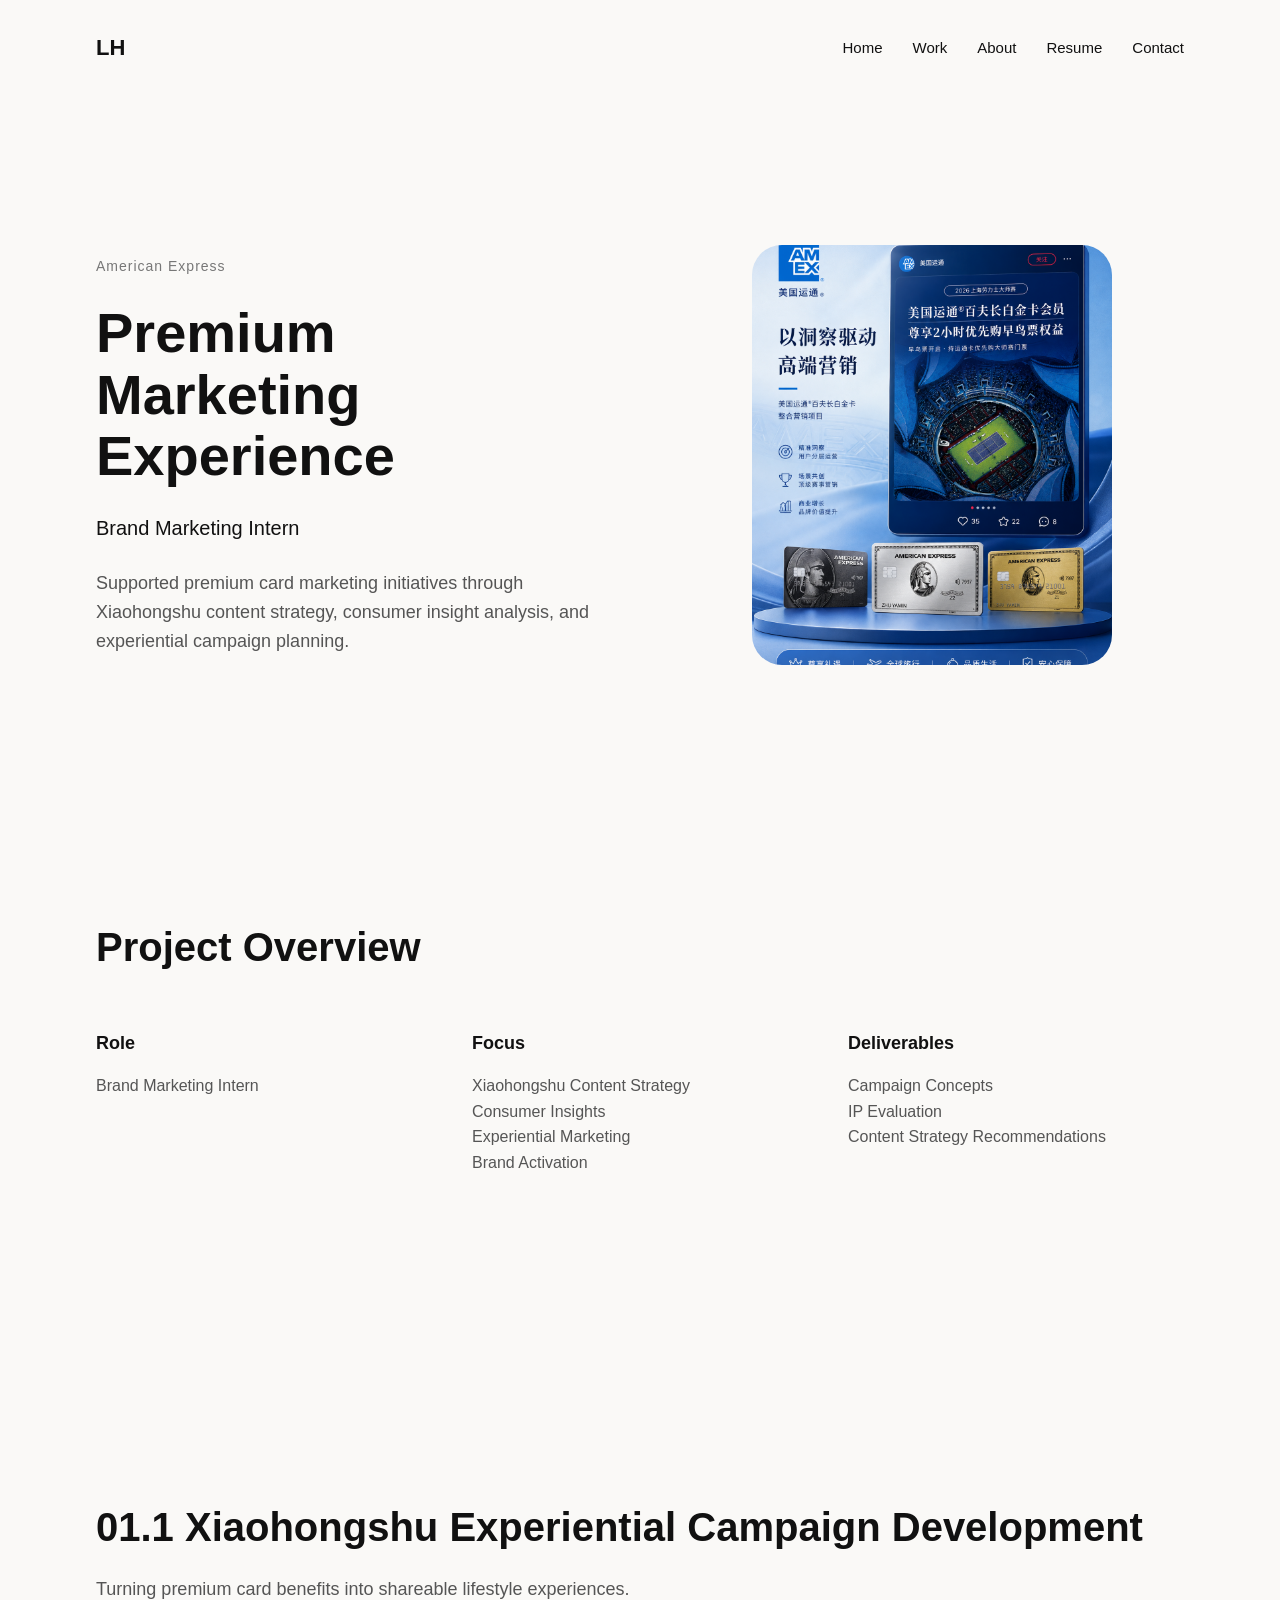
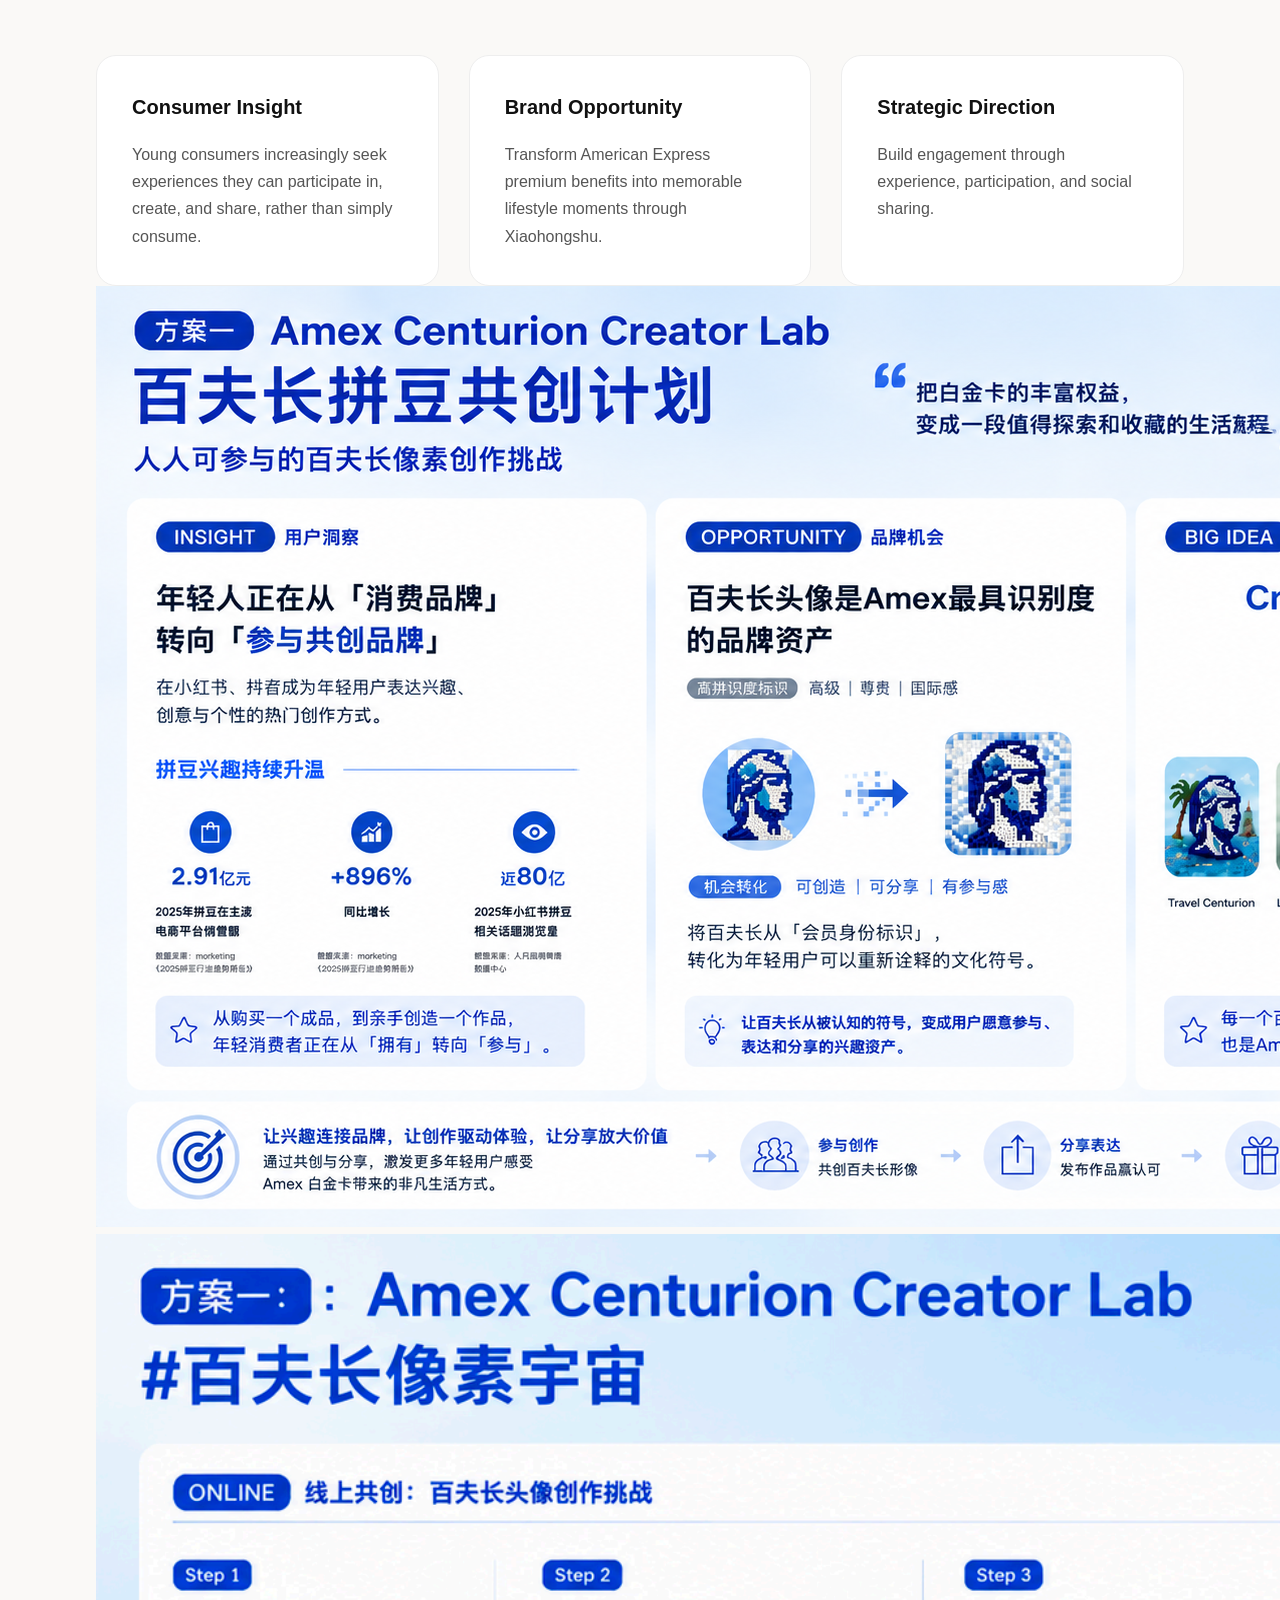
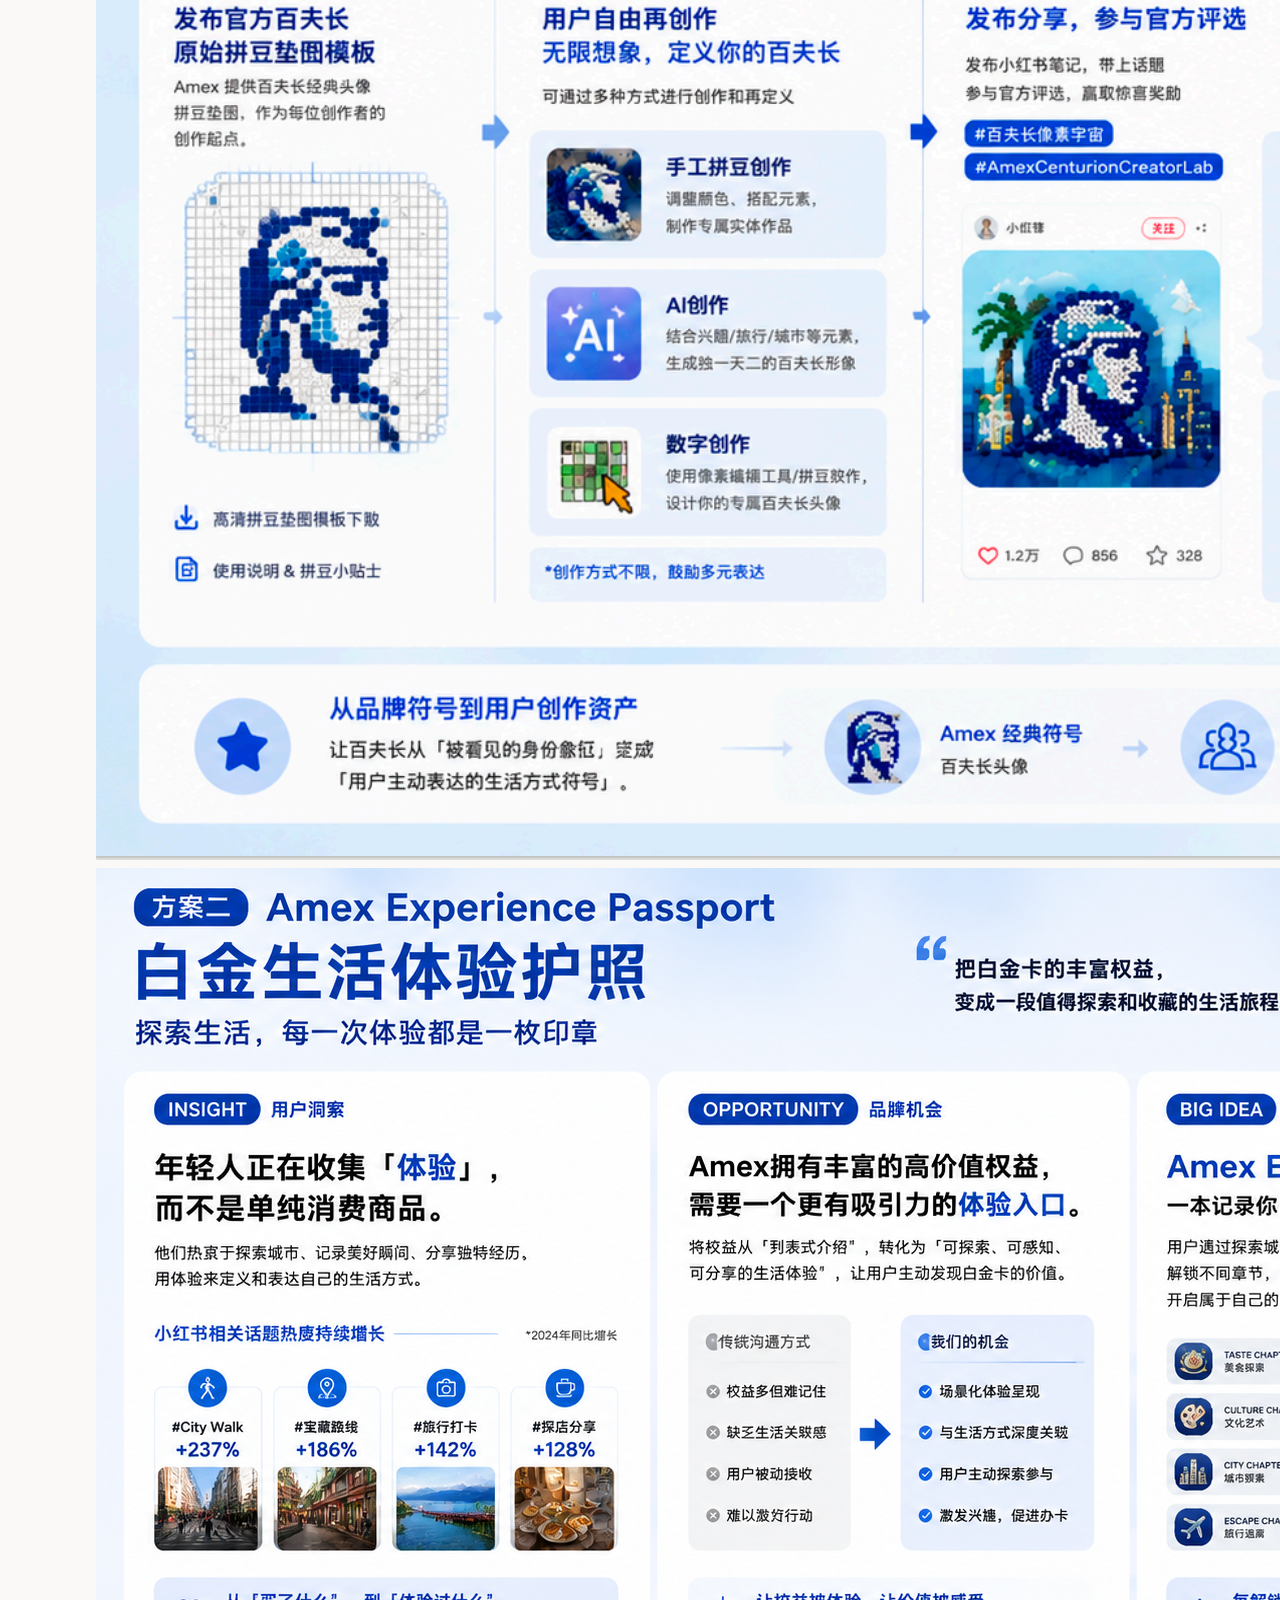
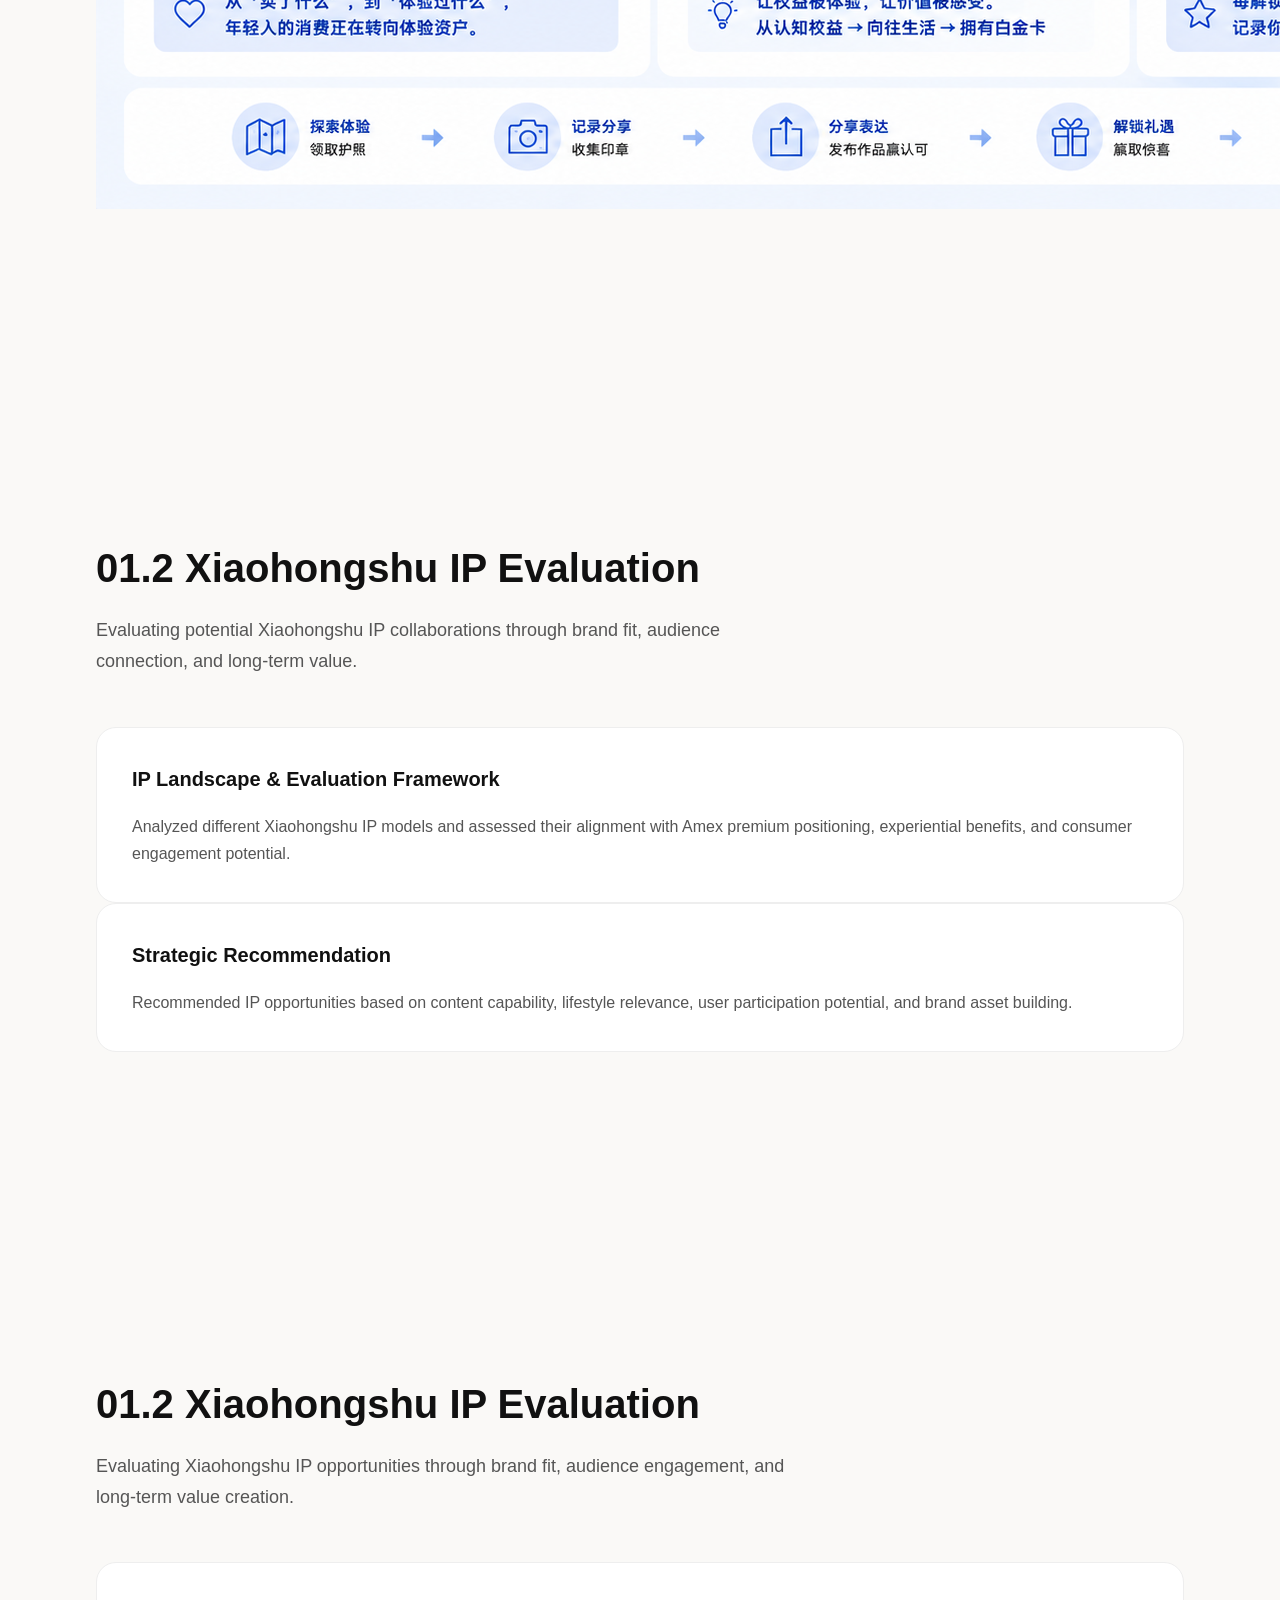
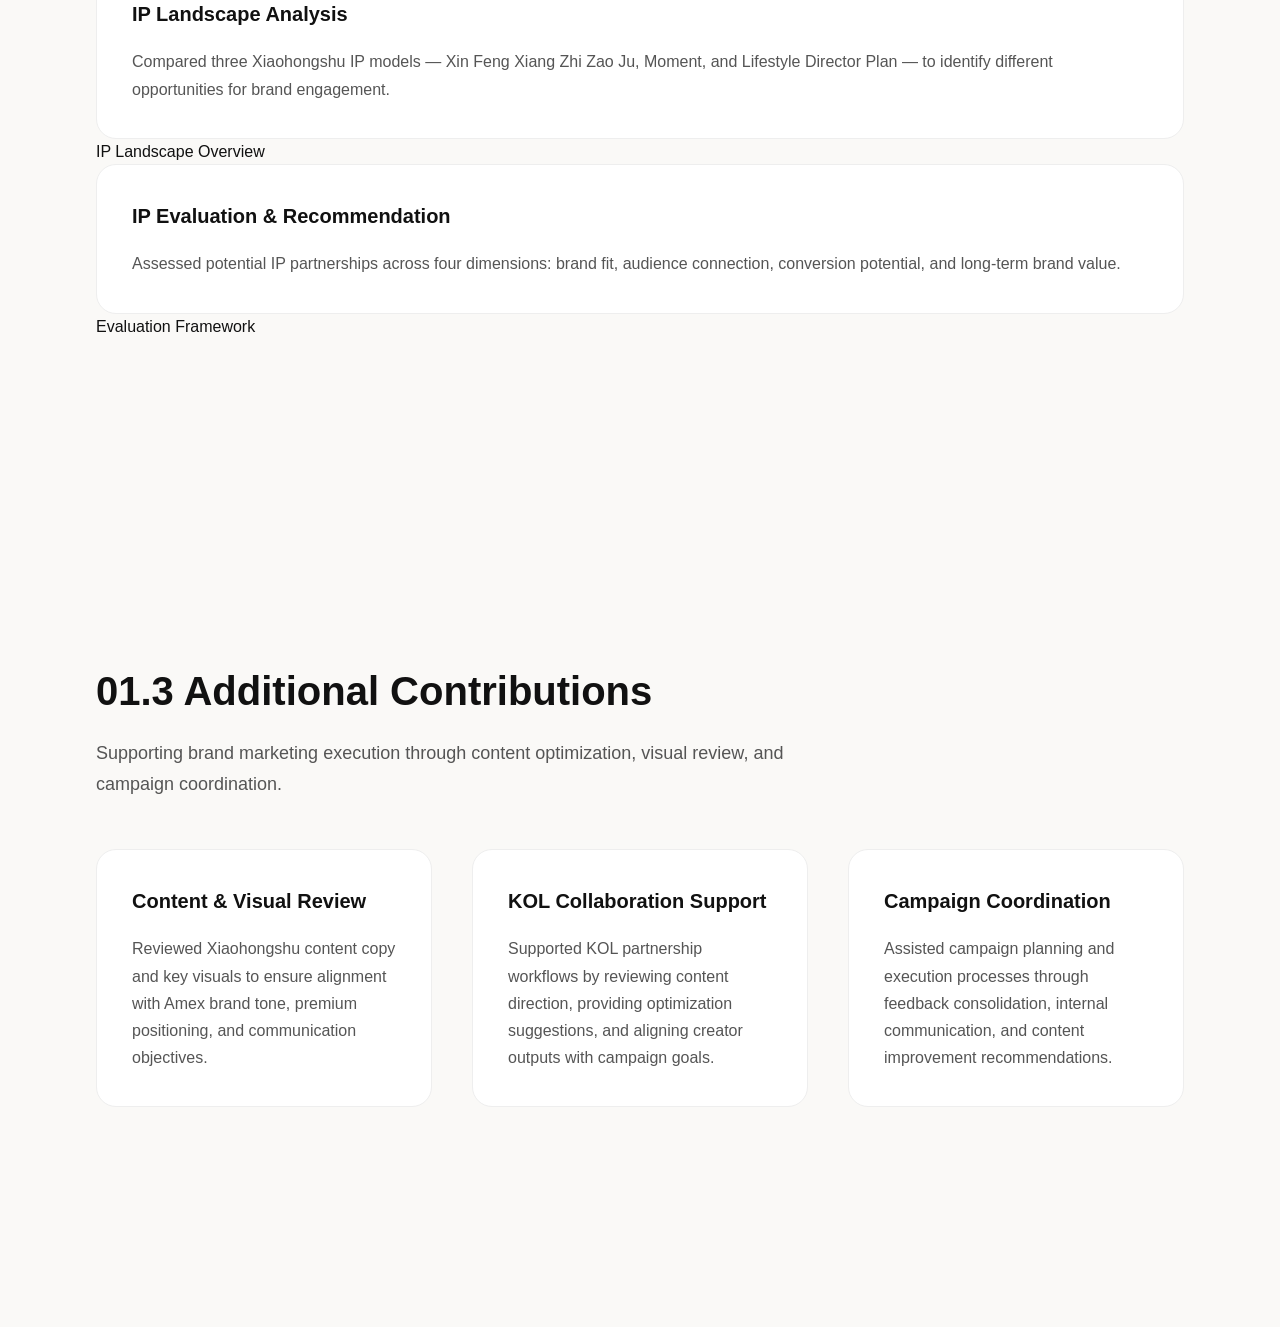
==== amex.html @ 990cc469 "Add project images section to amex.html" ====
<!DOCTYPE html>
<html lang="en">

<head>

<meta charset="UTF-8">
<meta name="viewport" content="width=device-width, initial-scale=1.0">

<title>American Express | Premium Card Marketing Experience</title>

<link rel="stylesheet" href="style.css">

</head>


<body>


<nav class="navbar">

<div class="logo">
LH
</div>

<div class="nav-links">
<a href="index.html">Home</a>
<a href="index.html#work">Work</a>
<a href="index.html#about">About</a>
<a href="#">Resume</a>
<a href="#">Contact</a>
</div>

</nav>



<main class="case-container">


<section class="case-hero">


<div class="case-hero-text">


<p class="case-category">
American Express
</p>


<h1>
Premium Marketing Experience
</h1>


<p class="case-role">
Brand Marketing Intern
</p>


<p class="case-description">
Supported premium card marketing initiatives through Xiaohongshu content strategy, consumer insight analysis, and experiential campaign planning.
</p>


</div>



<div class="case-hero-image">
<img src="cover.png" alt="American Express Premium Marketing Experience">
</div>


</section>



<section class="project-overview">


<h2>
Project Overview
</h2>


<div class="overview-grid">


<div>
<h3>
Role
</h3>

<p>
Brand Marketing Intern
</p>

</div>



<div>
<h3>
Focus
</h3>

<p>
Xiaohongshu Content Strategy<br>
Consumer Insights<br>
Experiential Marketing<br>
Brand Activation
</p>

</div>



<div>
<h3>
Deliverables
</h3>

<p>
Campaign Concepts<br>
IP Evaluation<br>
Content Strategy Recommendations
</p>

</div>



</div>


</section>


<section class="case-section">

<h2>
01.1 Xiaohongshu Experiential Campaign Development
</h2>

<p class="section-intro">
Turning premium card benefits into shareable lifestyle experiences.
</p>


<div class="insight-grid">


<div class="info-card">

<h3>
Consumer Insight
</h3>

<p>
Young consumers increasingly seek experiences they can participate in, create, and share, rather than simply consume.
</p>

</div>



<div class="info-card">

<h3>
Brand Opportunity
</h3>

<p>
Transform American Express premium benefits into memorable lifestyle moments through Xiaohongshu.
</p>

</div>



<div class="info-card">

<h3>
Strategic Direction
</h3>

<p>
Build engagement through experience, participation, and social sharing.
</p>

</div>


</div>


<div class="project-images">

    <img src="amex_1_1.png" alt="Amex Xiaohongshu Campaign">

    <div class="image-grid">
        <img src="amex_1_2.png" alt="Amex Campaign Detail">
        <img src="amex_1_3.png" alt="Amex Campaign Detail">
    </div>


</div>

</section>


</section>


<!-- 01.2 Xiaohongshu IP Evaluation -->

<section class="case-section">

<h2>
01.2 Xiaohongshu IP Evaluation
</h2>

<p class="section-intro">
Evaluating potential Xiaohongshu IP collaborations through brand fit, audience connection, and long-term value.
</p>


<div class="info-card">

<h3>
IP Landscape & Evaluation Framework
</h3>

<p>
Analyzed different Xiaohongshu IP models and assessed their alignment with Amex premium positioning, experiential benefits, and consumer engagement potential.
</p>

</div>


<div class="info-card">

<h3>
Strategic Recommendation
</h3>

<p>
Recommended IP opportunities based on content capability, lifestyle relevance, user participation potential, and brand asset building.
</p>

</div>


</section>


<section class="case-section">

<h2>
01.2 Xiaohongshu IP Evaluation
</h2>


<p class="section-intro">
Evaluating Xiaohongshu IP opportunities through brand fit, audience engagement, and long-term value creation.
</p>


<div class="info-card">

<h3>
IP Landscape Analysis
</h3>

<p>
Compared three Xiaohongshu IP models — Xin Feng Xiang Zhi Zao Ju, Moment, and Lifestyle Director Plan — to identify different opportunities for brand engagement.
</p>

</div>


<div class="image-placeholder">
IP Landscape Overview
</div>


<div class="info-card">

<h3>
IP Evaluation & Recommendation
</h3>

<p>
Assessed potential IP partnerships across four dimensions: brand fit, audience connection, conversion potential, and long-term brand value.
</p>

</div>


<div class="image-placeholder">
Evaluation Framework
</div>


</section>


<section class="case-section">

<h2>
01.3 Additional Contributions
</h2>


<p class="section-intro">
Supporting brand marketing execution through content optimization, visual review, and campaign coordination.
</p>


<div class="overview-grid">


<div class="info-card">

<h3>
Content & Visual Review
</h3>

<p>
Reviewed Xiaohongshu content copy and key visuals to ensure alignment with Amex brand tone, premium positioning, and communication objectives.
</p>

</div>



<div class="info-card">

<h3>
KOL Collaboration Support
</h3>

<p>
Supported KOL partnership workflows by reviewing content direction, providing optimization suggestions, and aligning creator outputs with campaign goals.
</p>

</div>



<div class="info-card">

<h3>
Campaign Coordination
</h3>

<p>
Assisted campaign planning and execution processes through feedback consolidation, internal communication, and content improvement recommendations.
</p>

</div>


</div>


</section>



</main>


</body>

</html>
---- style.css ----
* {
    margin: 0;
    padding: 0;
    box-sizing: border-box;
}

body {
    font-family: "Helvetica Neue", Arial, sans-serif;
    color: #111;
    background: #faf9f7;
    line-height: 1.6;
}


.container {
    width: 85%;
    max-width: 1100px;
    margin: auto;
}


.navbar {
    width:85%;
    max-width:1100px;
    margin:30px auto;
    display:flex;
    justify-content:space-between;
    align-items:center;
}

.logo {
    font-size:22px;
    font-weight:600;
}

.nav-links {
    display:flex;
    gap:30px;
}

.nav-links a {
    text-decoration:none;
    color:#111;
    font-size:15px;
}


/* Hero */

.hero {
    min-height: 100vh;
    display: flex;
    justify-content: space-between;
    align-items: center;
    gap: 80px;
}

.hero-text {
    max-width: 600px;
}

.hero-image img {
    width: 320px;
    height: 400px;
    object-fit: cover;
    border-radius: 24px;
}

.hero-image {
    flex-shrink: 0;
}

/* Selected Work */

.work-header {
    margin-bottom: 50px;
}

.section-eyebrow {
    font-size: 14px;
    letter-spacing: 2px;
    text-transform: uppercase;
    color: #777;
    margin-bottom: 15px;
}

.section-title {
    font-size: 42px;
    font-weight: 600;
    margin-bottom: 20px;
}

.section-intro {
    max-width: 600px;
    color: #555;
    font-size: 17px;
    line-height: 1.7;
}

.work-grid {
    display: grid;
    grid-template-columns: repeat(2, 1fr);
    gap: 40px;
}

.work-card {
    padding: 35px;
    border: 1px solid #e5e5e5;
    border-radius: 20px;
    transition: 0.3s;
}

.work-card:hover {
    transform: translateY(-5px);
}

.work-number {
    font-size: 14px;
    color: #888;
    margin-bottom: 25px;
}

.work-category {
    font-size: 14px;
    color: #666;
    margin-bottom: 15px;
}

.work-card h3 {
    font-size: 26px;
    margin-bottom: 18px;
}

.work-description {
    color: #555;
    line-height: 1.7;
}

.work-tags {
    margin-top: 25px;
    display: flex;
    flex-wrap: wrap;
    column-gap: 8px;
    row-gap: 12px;
}

.work-tags span {
    display: inline-block;
    padding: 6px 12px;
    border-radius: 20px;
    background: #f1f1f1;
    font-size: 13px;
}

.work-link {
    display: inline-block;
    margin-top: 25px;
    color: #111;
    text-decoration: none;
}

.hero h1 {
    font-size: 72px;
    font-weight: 600;
    letter-spacing: -2px;
}

.hero h2 {
    font-size: 32px;
    font-weight: 400;
    margin-top: 20px;
}

.hero p {
    margin-top: 25px;
    max-width: 600px;
    font-size: 18px;
    color: #555;
}


.button {
    display: inline-block;
    margin-top: 40px;
    padding: 14px 30px;
    background: #111;
    color: white;
    text-decoration: none;
    border-radius: 30px;
}


/* Sections */

section {
    padding: 100px 0;
}


.section-title {
    font-size: 42px;
    margin-bottom: 50px;
}


/* Cards */

.cards {
    display: grid;
    grid-template-columns: repeat(3,1fr);
    gap: 30px;
}


.card {

    background:white;
    padding:35px;
    border-radius:20px;
    transition:0.3s;

}


.card:hover {
    transform: translateY(-8px);
}


.card h3 {
    font-size:24px;
    margin-bottom:15px;
}


.card p {
    color:#666;
}



/* About */

.about {
    max-width:700px;
    font-size:20px;
}


/* Footer */

footer {
    padding:50px 0;
    color:#777;
}


@media(max-width:800px){

.hero h1{
    font-size:45px;
}


.cards{
    grid-template-columns:1fr;
}

}


/* ======================
   Case Study Page
====================== */


.case-container{
    width:85%;
    max-width:1100px;
    margin:auto;
}


.case-hero{

    min-height:80vh;

    display:grid;

    grid-template-columns:1fr 1fr;

    gap:80px;

    align-items:center;

}



.case-category{

    font-size:14px;

    color:#777;

    letter-spacing:1px;

    margin-bottom:25px;

}



.case-hero h1{

    font-size:56px;

    line-height:1.1;

    margin-bottom:25px;

}



.case-role{

    font-size:20px;

    margin-bottom:25px;

}



.case-description{

    max-width:520px;

    color:#555;

    font-size:18px;

}



.case-hero-image{

    display:flex;

    justify-content:center;

}

.case-hero-image img{
    width:360px;
    height:420px;
    object-fit:cover;
    border-radius:30px;
    display:block;
}


.placeholder{

    width:360px;

    height:420px;

    background:#f1f1f1;

    border-radius:30px;

    display:flex;

    align-items:center;

    justify-content:center;

    color:#999;

}



.project-overview{

    padding:100px 0;

}



.project-overview h2{

    font-size:40px;

    margin-bottom:50px;

}



.overview-grid{

    display:grid;

    grid-template-columns:repeat(3,1fr);

    gap:40px;

}


.overview-grid h3{

    font-size:18px;

    margin-bottom:15px;

}


.overview-grid p{

    color:#555;

}


.case-section {
    margin-top:120px;
    margin-bottom:120px;
}


.case-section h2 {
    font-size:40px;
    margin-bottom:15px;
}


.section-intro {
    color:#555;
    font-size:18px;
    max-width:700px;
    margin-bottom:50px;
}


.insight-grid {
    display:grid;
    grid-template-columns:repeat(3,1fr);
    gap:30px;
}


.info-card {
    background:#ffffff;
    border:1px solid #eeeeee;
    border-radius:20px;
    padding:35px;
}


.info-card h3 {
    font-size:20px;
    margin-bottom:18px;
}


.info-card p {
    color:#555;
    line-height:1.7;
}
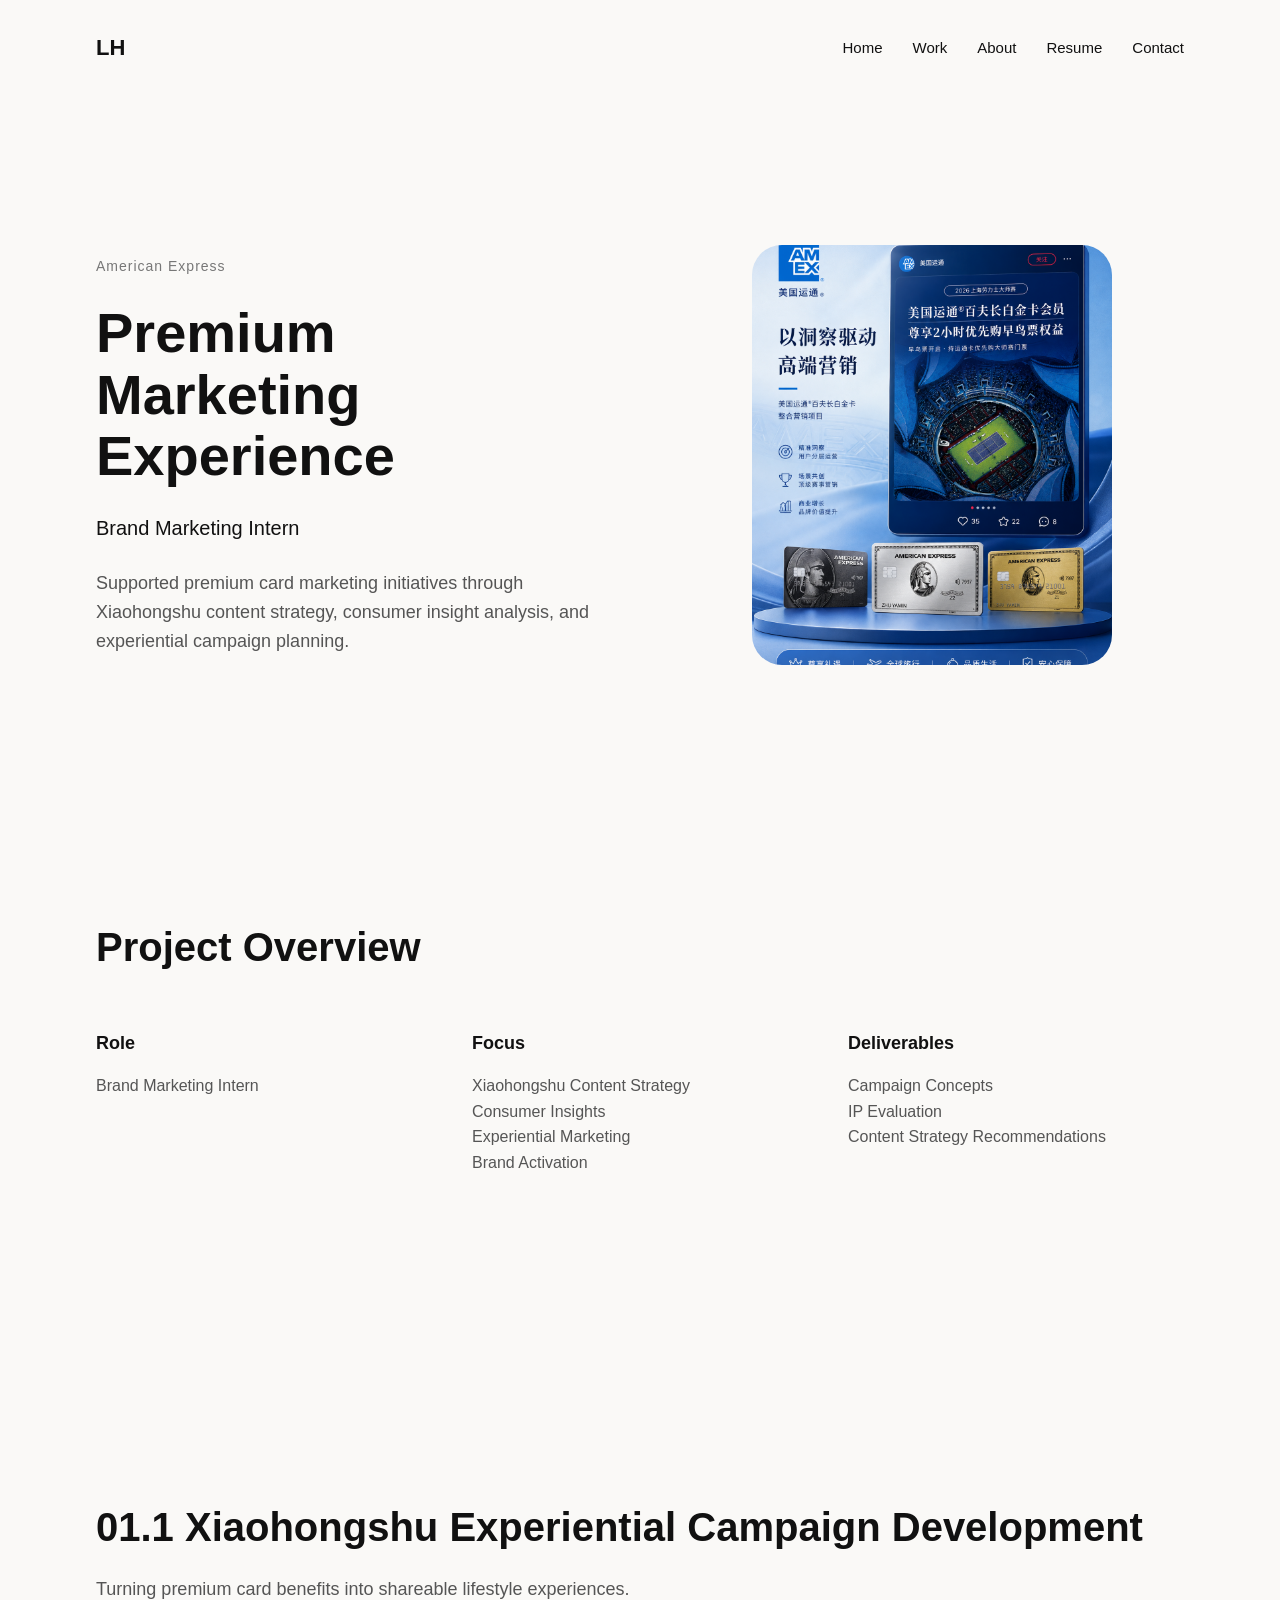
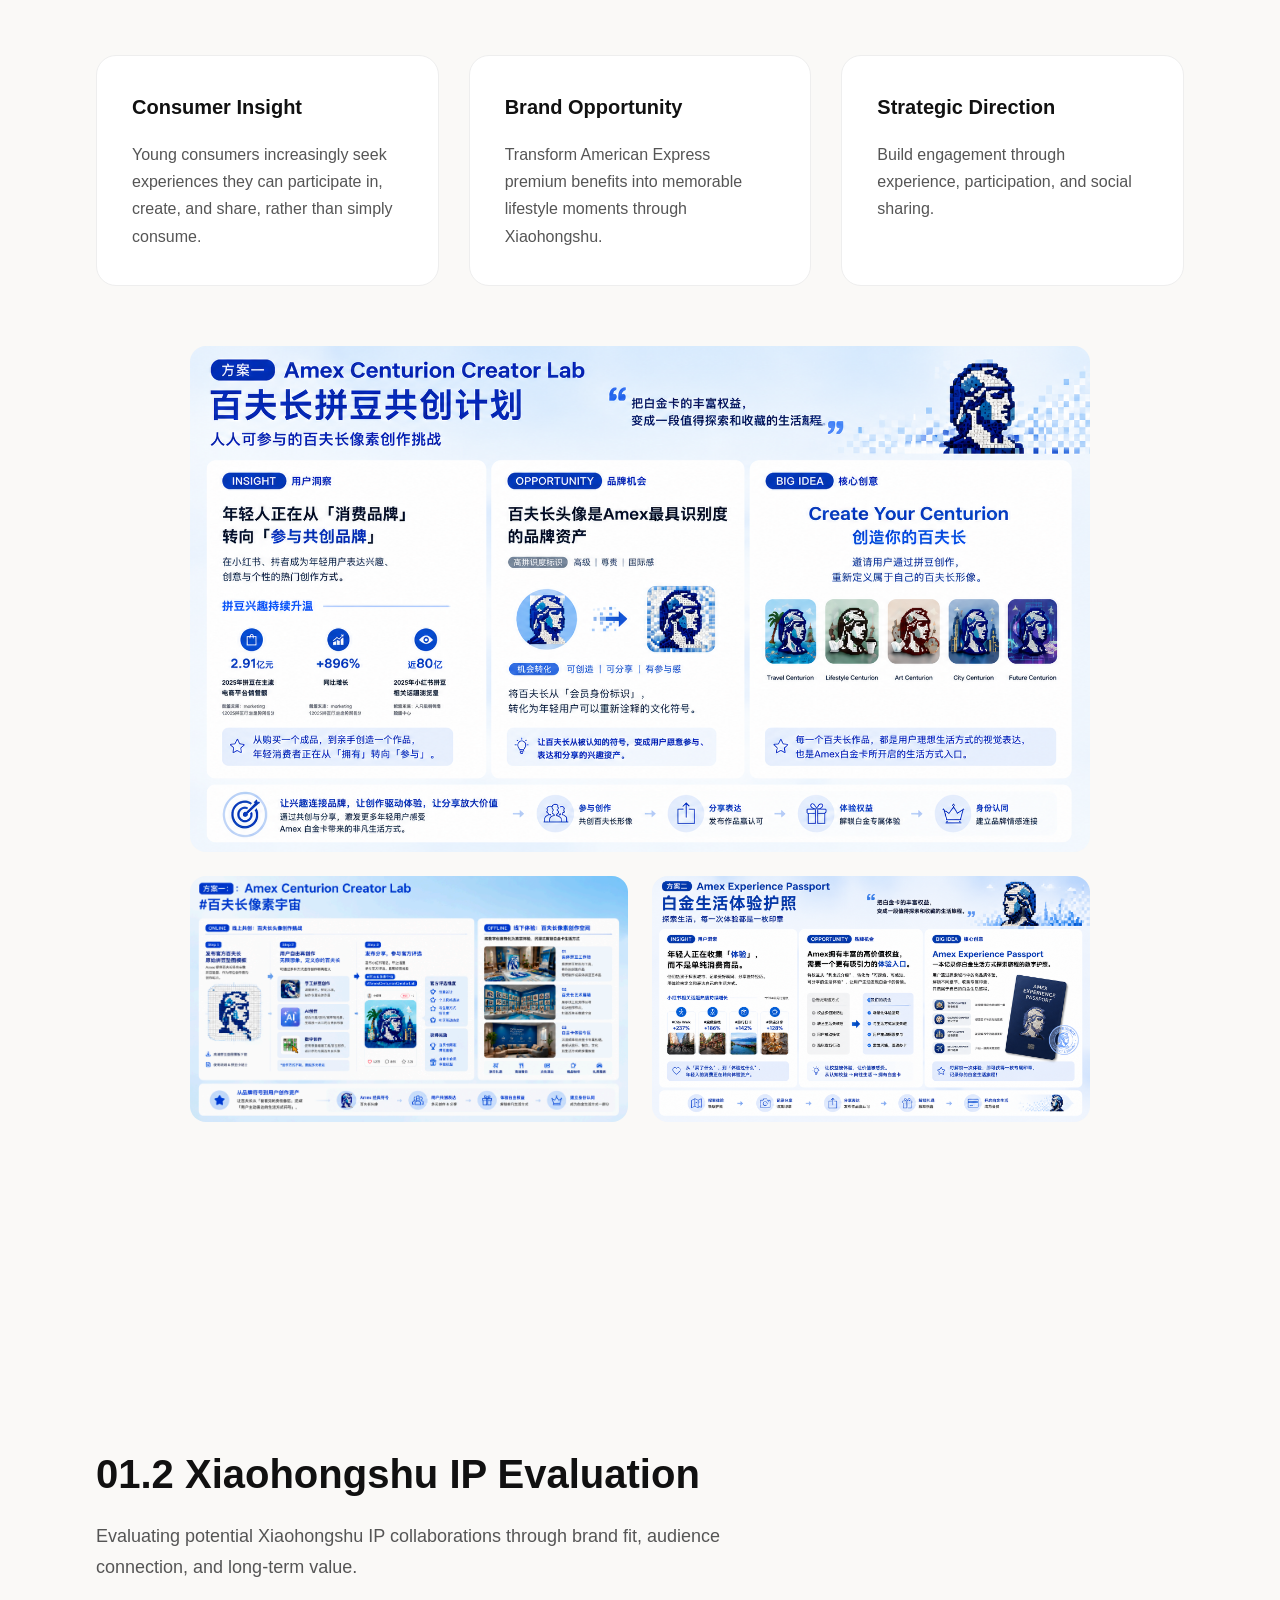
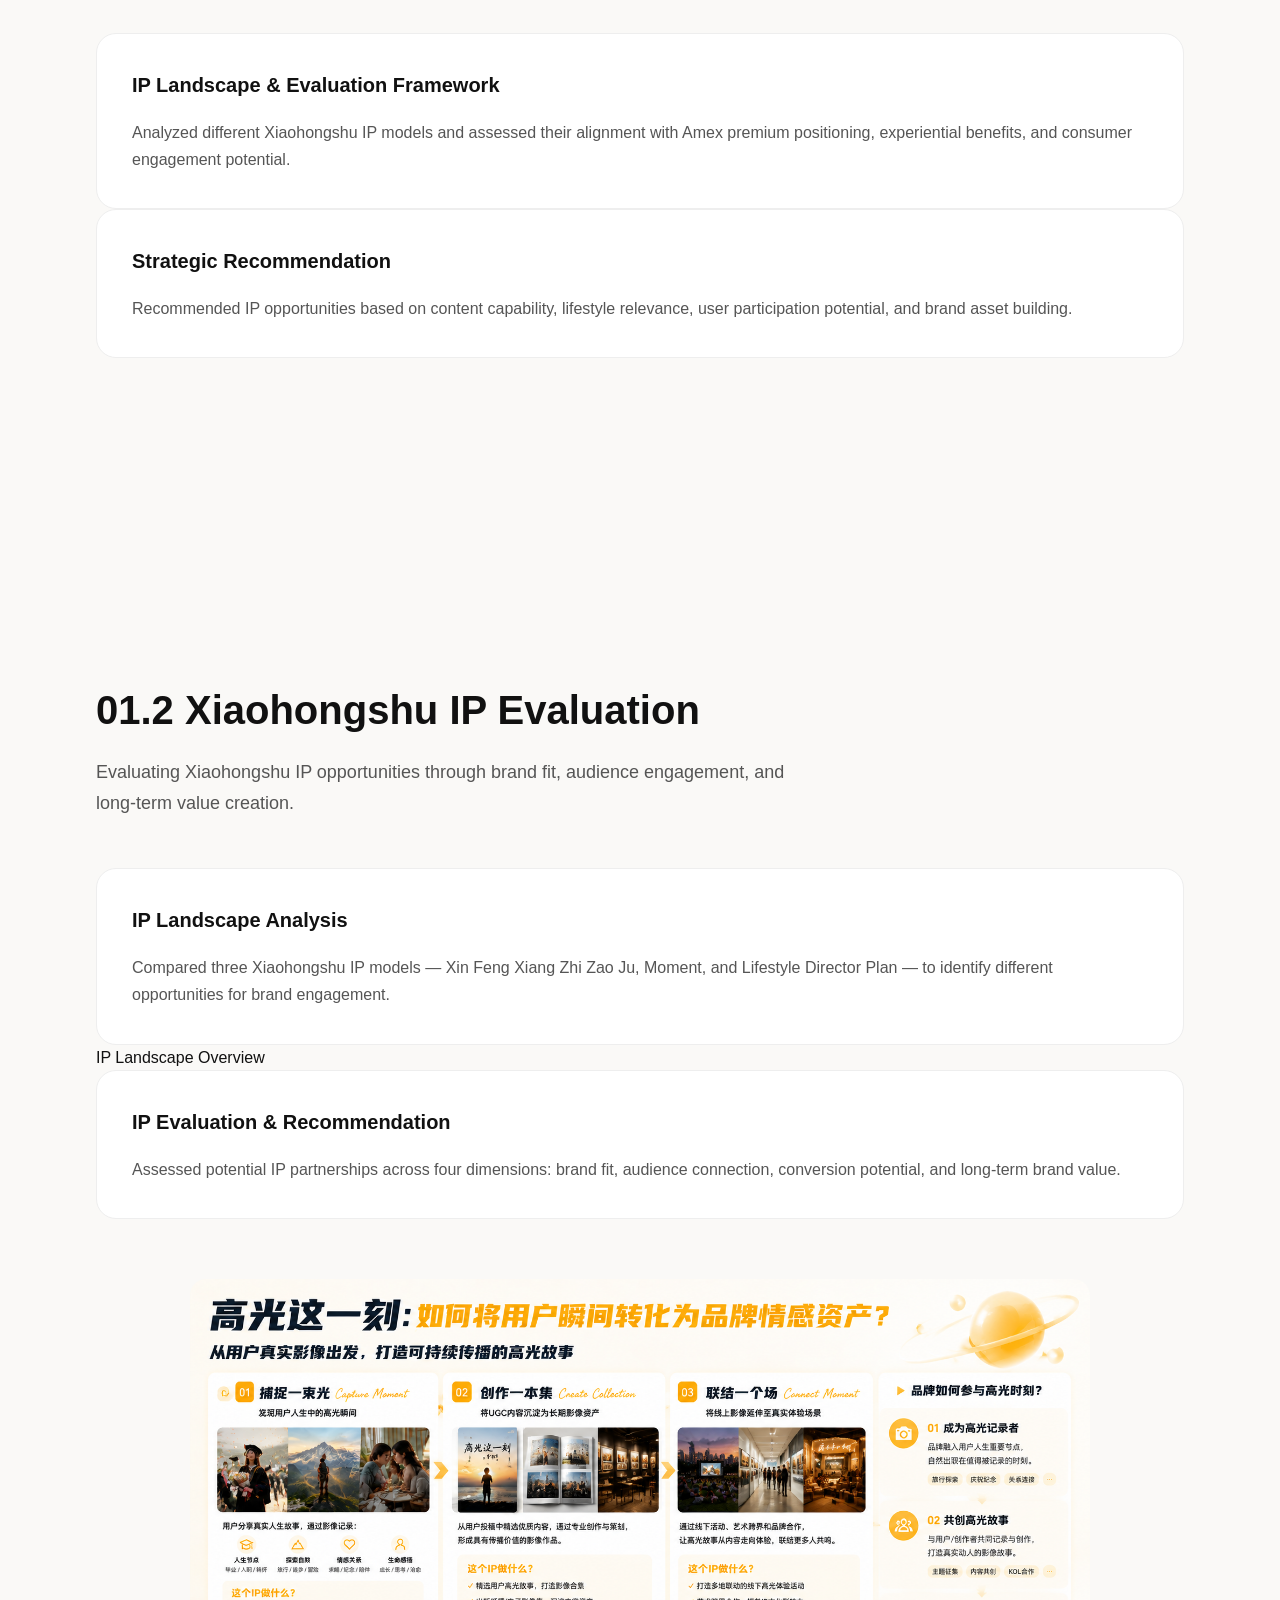
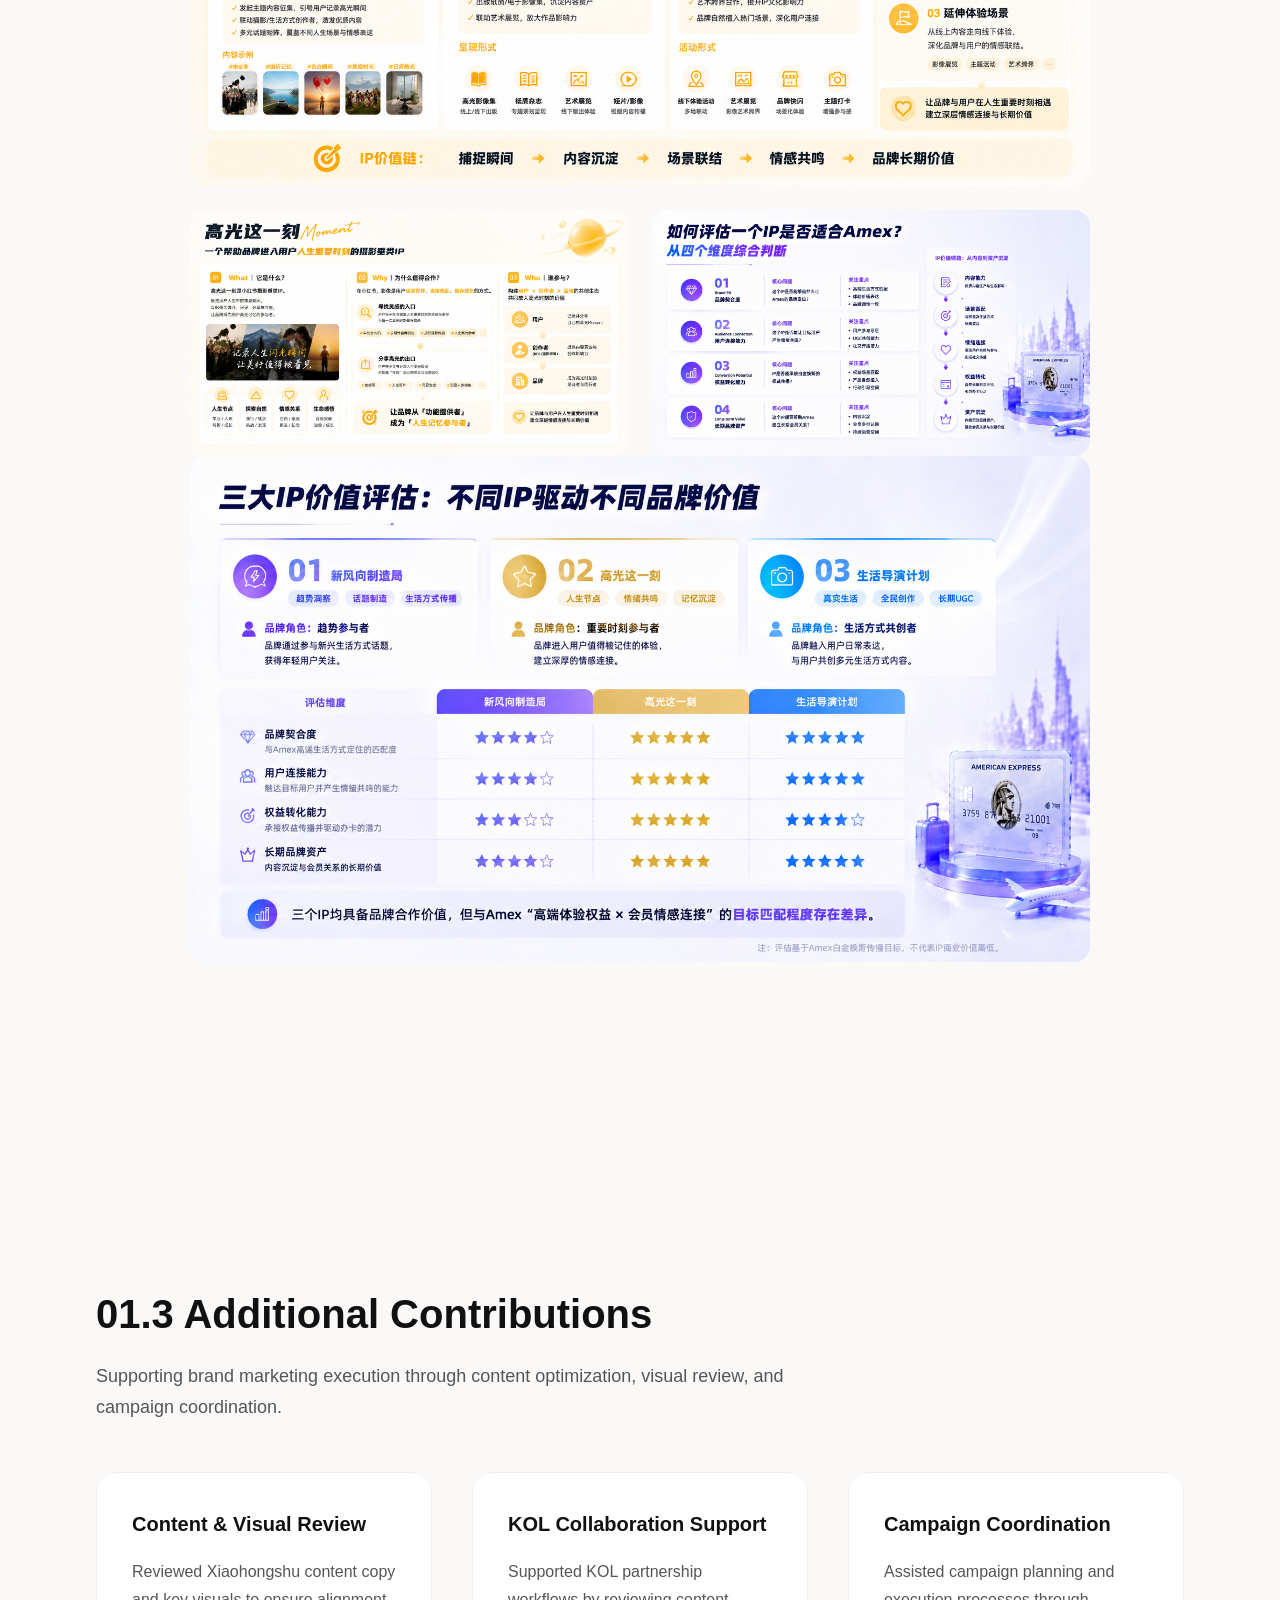
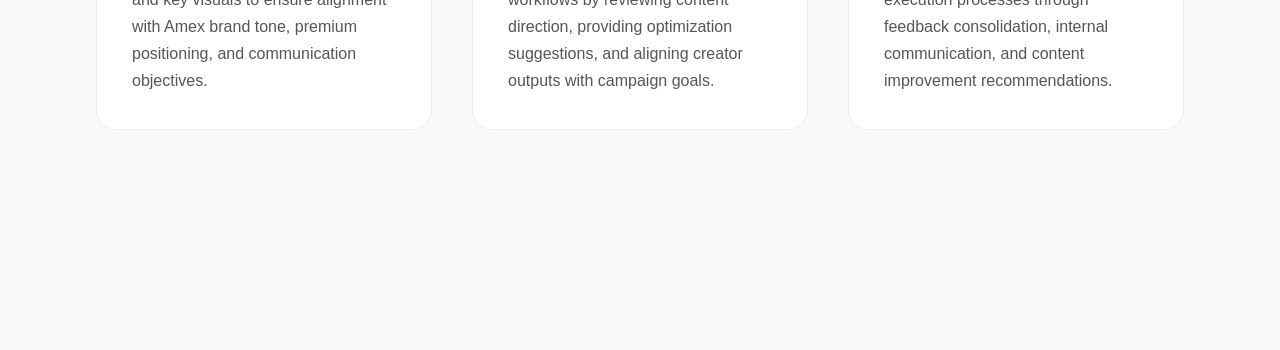
==== commit f8576544: "Add Amex Xiaohongshu IP evaluation visuals" ====
--- a/amex.html
+++ b/amex.html
@@ -298,8 +298,17 @@
 </div>
 
 
-<div class="image-placeholder">
-Evaluation Framework
+<div class="project-images">
+
+    <img src="amex_2_1.png" alt="Amex Xiaohongshu IP Evaluation">
+
+    <div class="image-grid">
+        <img src="amex_2_2.png" alt="Amex IP Analysis">
+        <img src="amex_2_3.png" alt="Amex IP Analysis">
+    </div>
+
+    <img src="amex_2_4.png" alt="Amex IP Recommendation">
+
 </div>
 
 
--- a/style.css
+++ b/style.css
@@ -361,6 +361,42 @@
     display:block;
 }
 
+.project-images{
+    margin-top:60px;
+}
+
+.project-images{
+    margin-top:60px;
+}
+
+.project-images{
+    margin-top:60px;
+    max-width:900px;
+    margin-left:auto;
+    margin-right:auto;
+}
+
+.project-images img{
+    width:100%;
+    aspect-ratio:16 / 9;
+    object-fit:cover;
+    border-radius:16px;
+    display:block;
+}
+
+.image-grid{
+    display:grid;
+    grid-template-columns:1fr 1fr;
+    gap:24px;
+    margin-top:24px;
+}
+
+.image-grid{
+    display:grid;
+    grid-template-columns:1fr 1fr;
+    gap:24px;
+    margin-top:24px;
+}
 
 .placeholder{
 
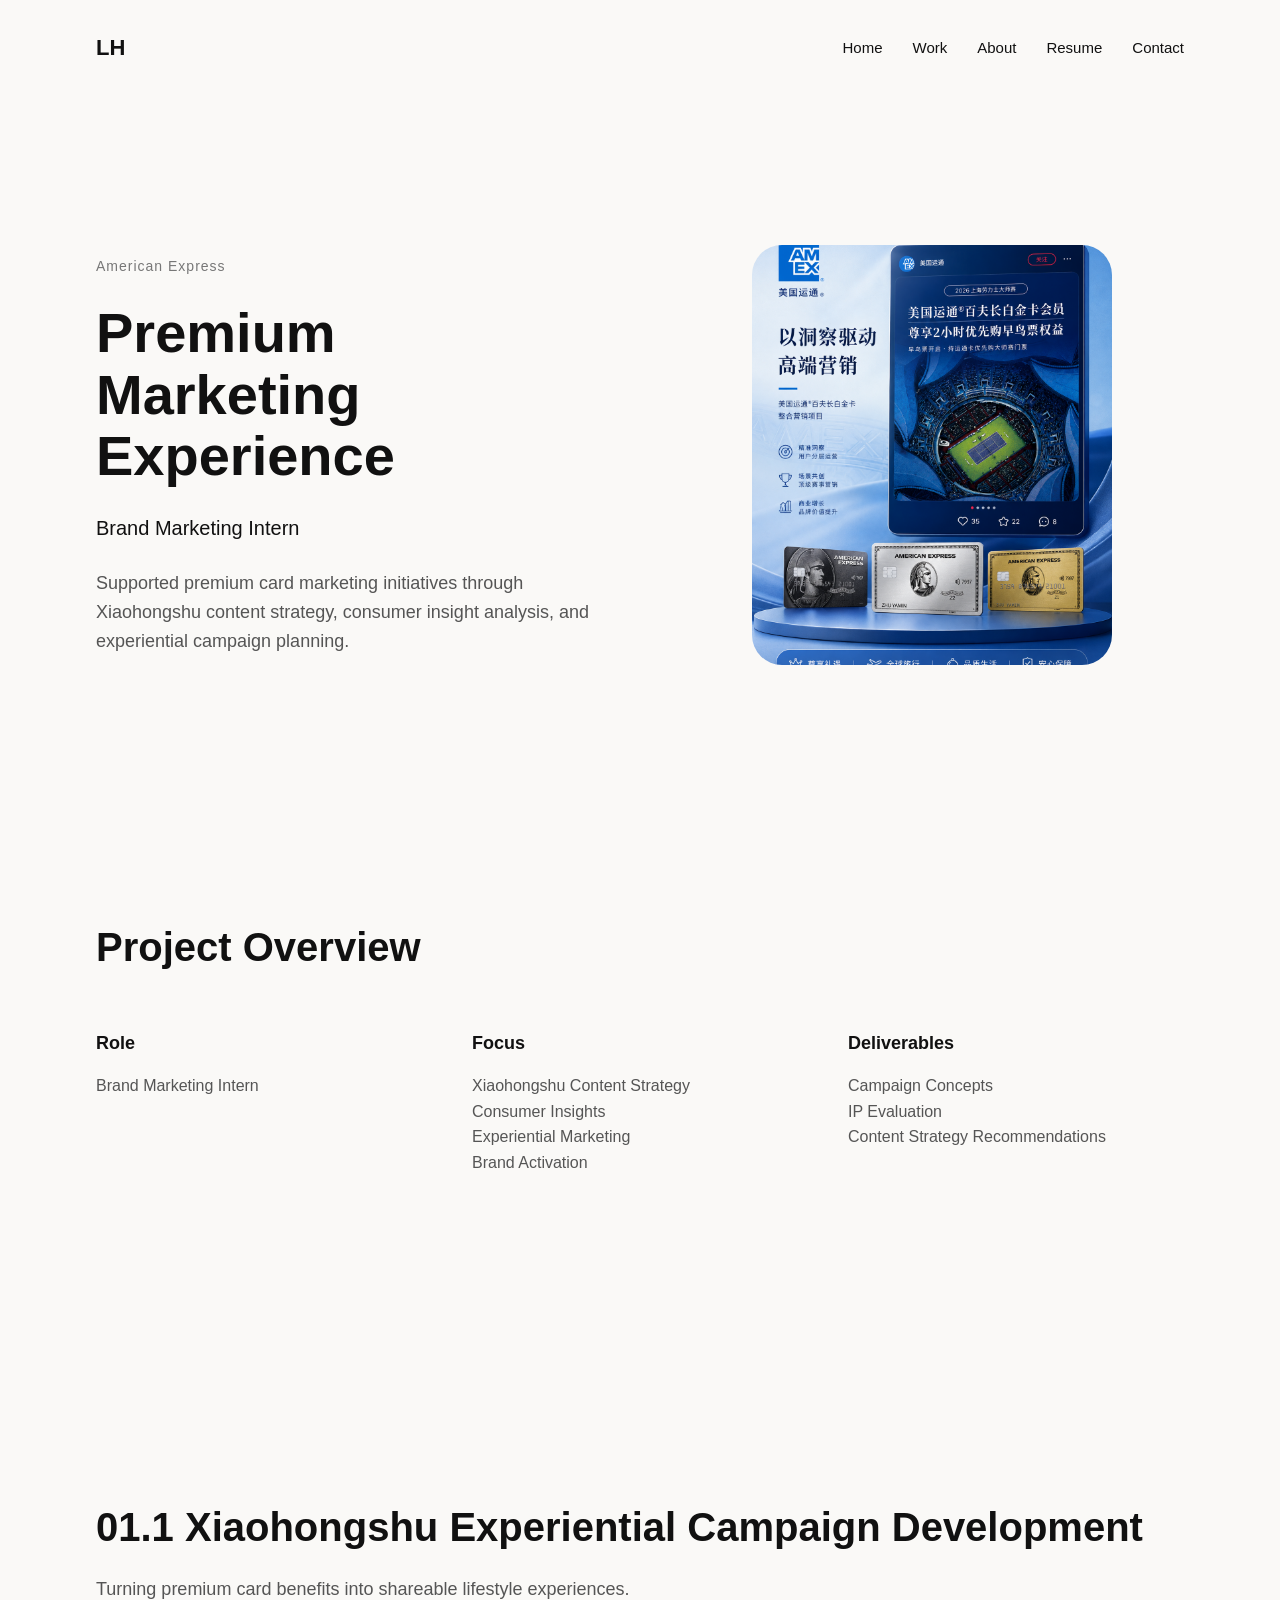
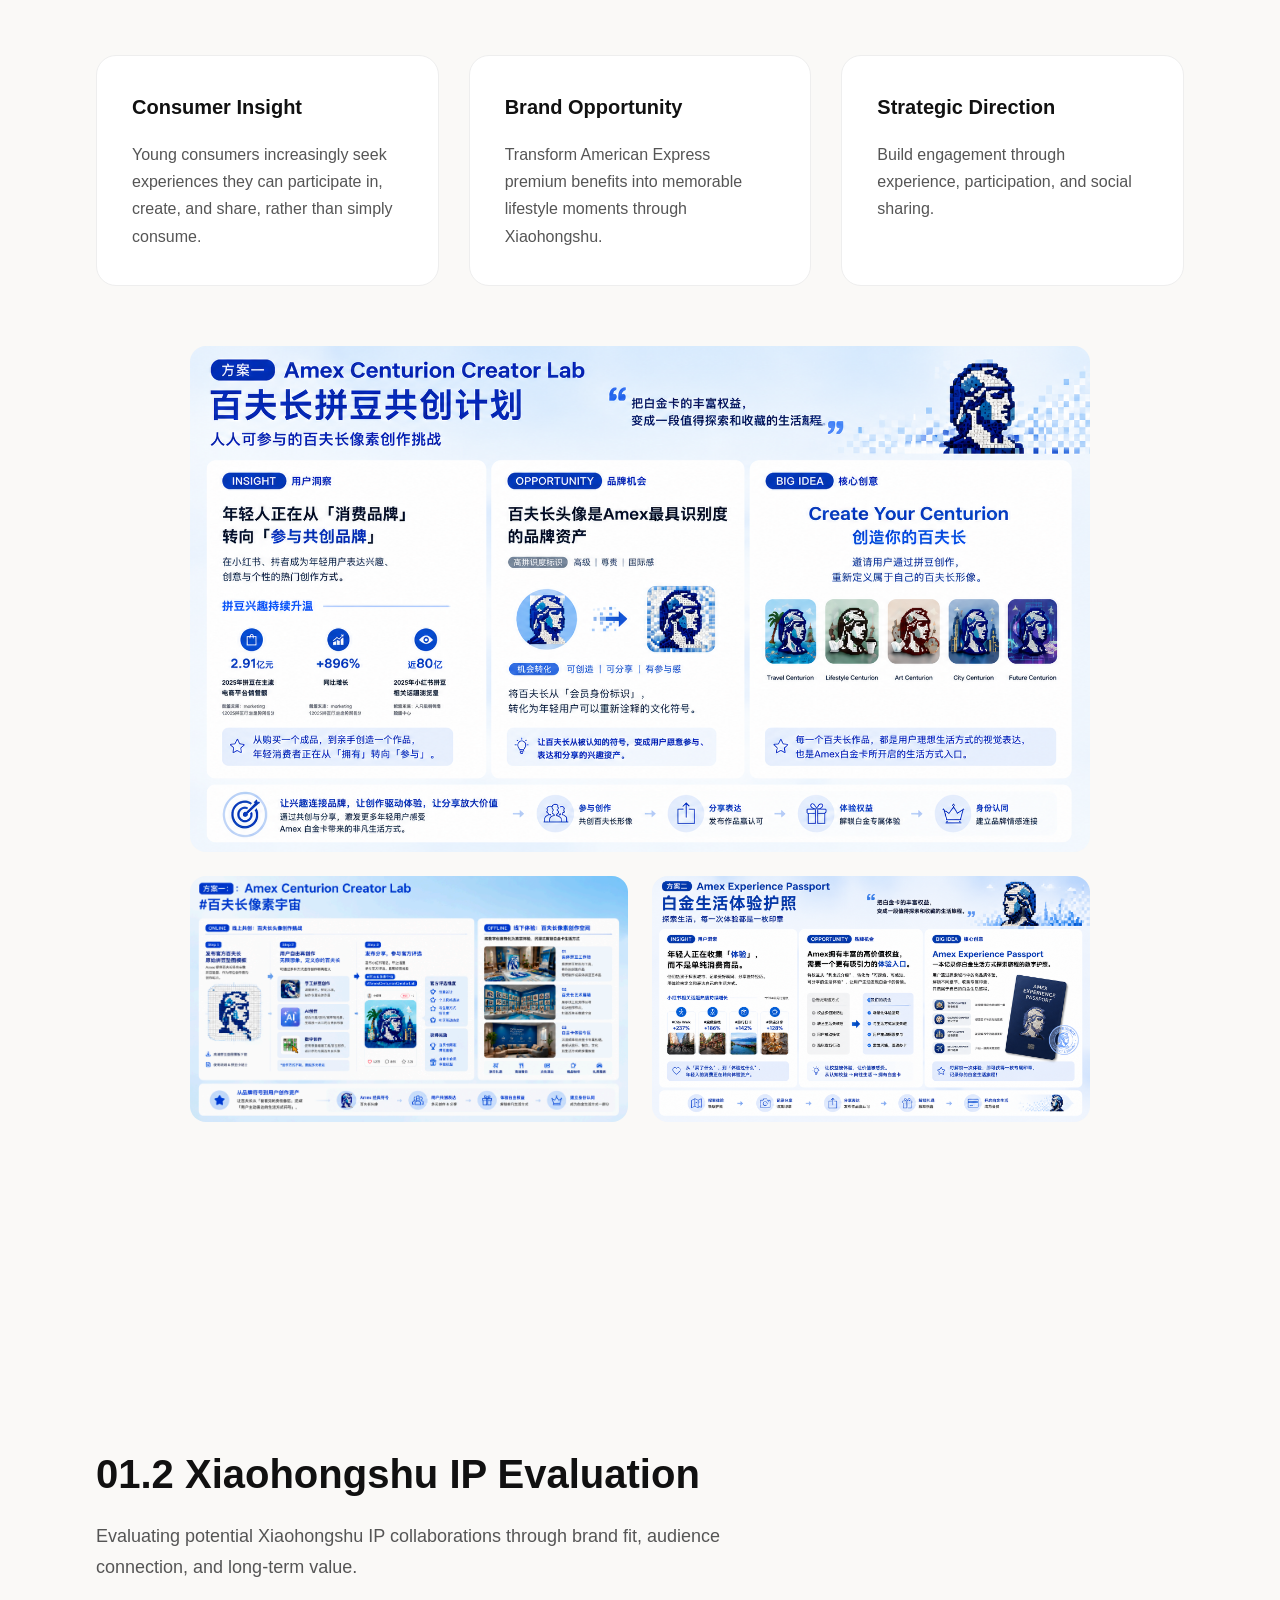
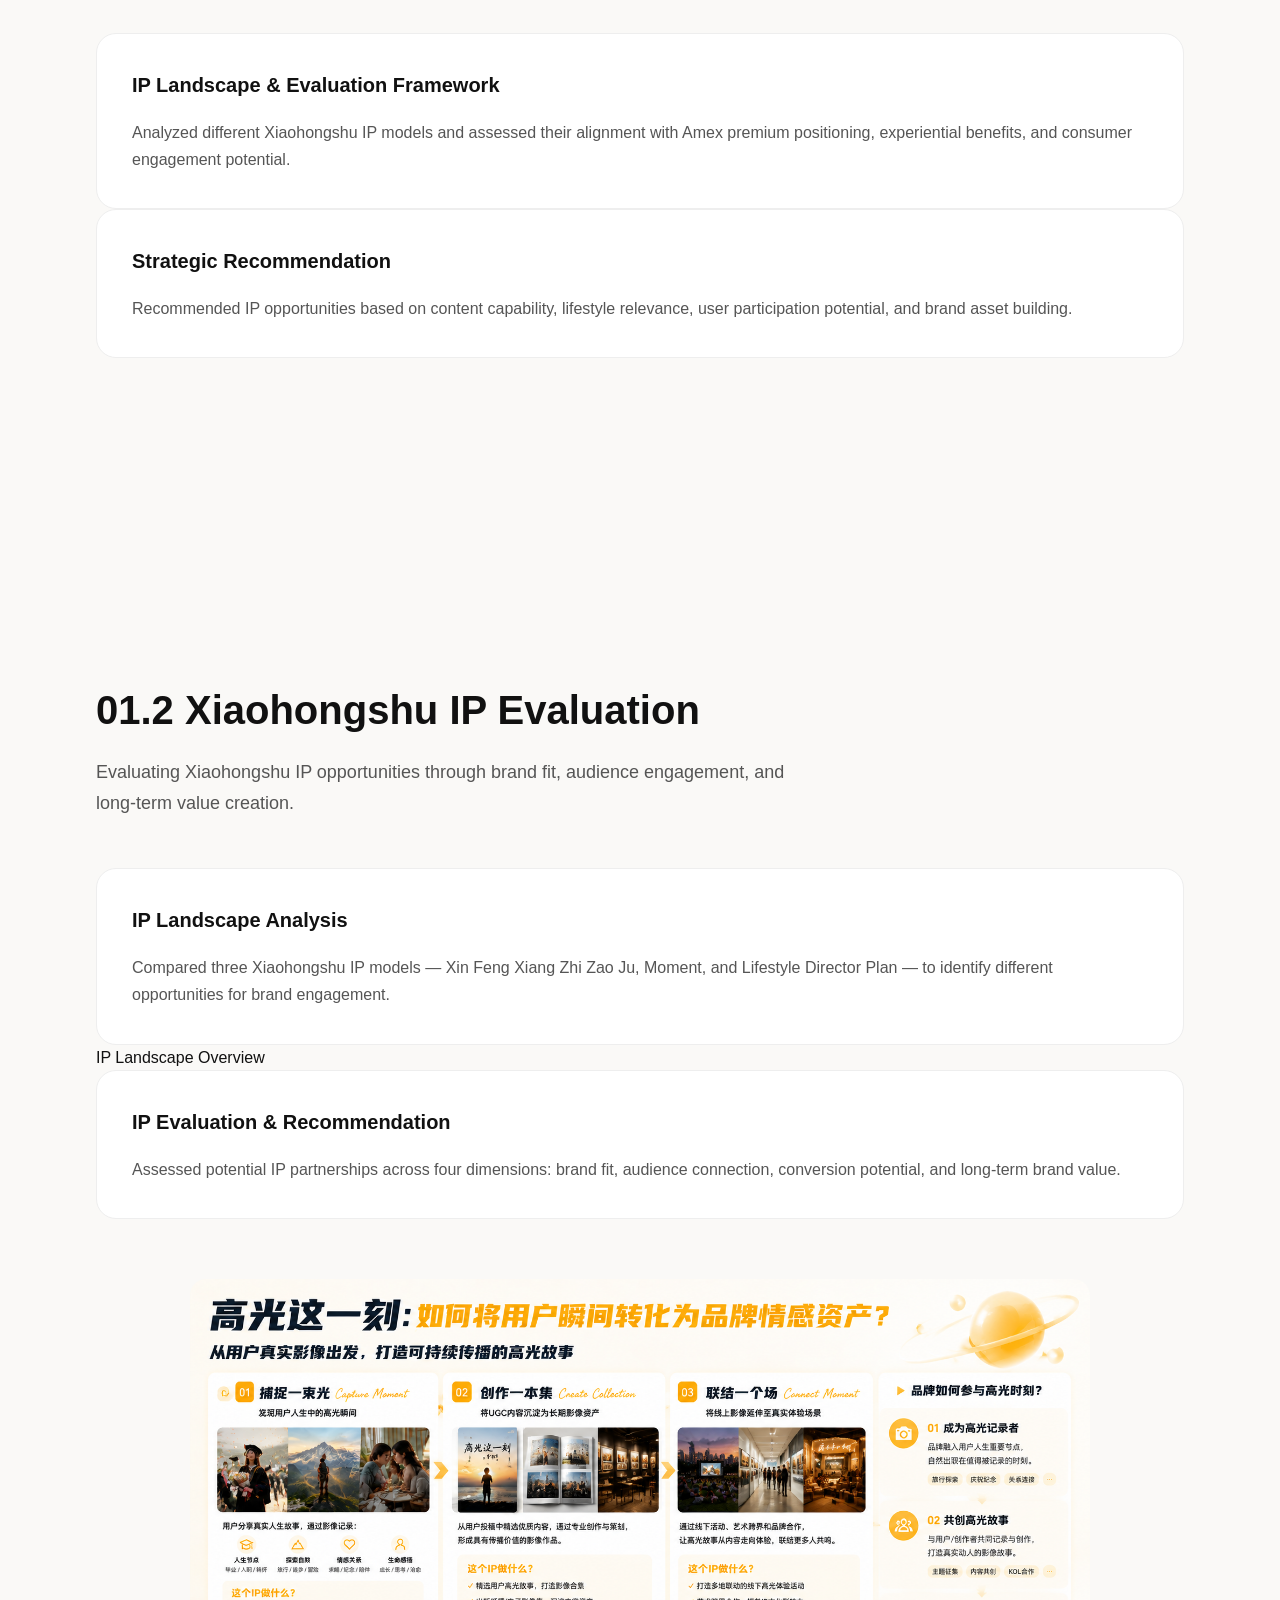
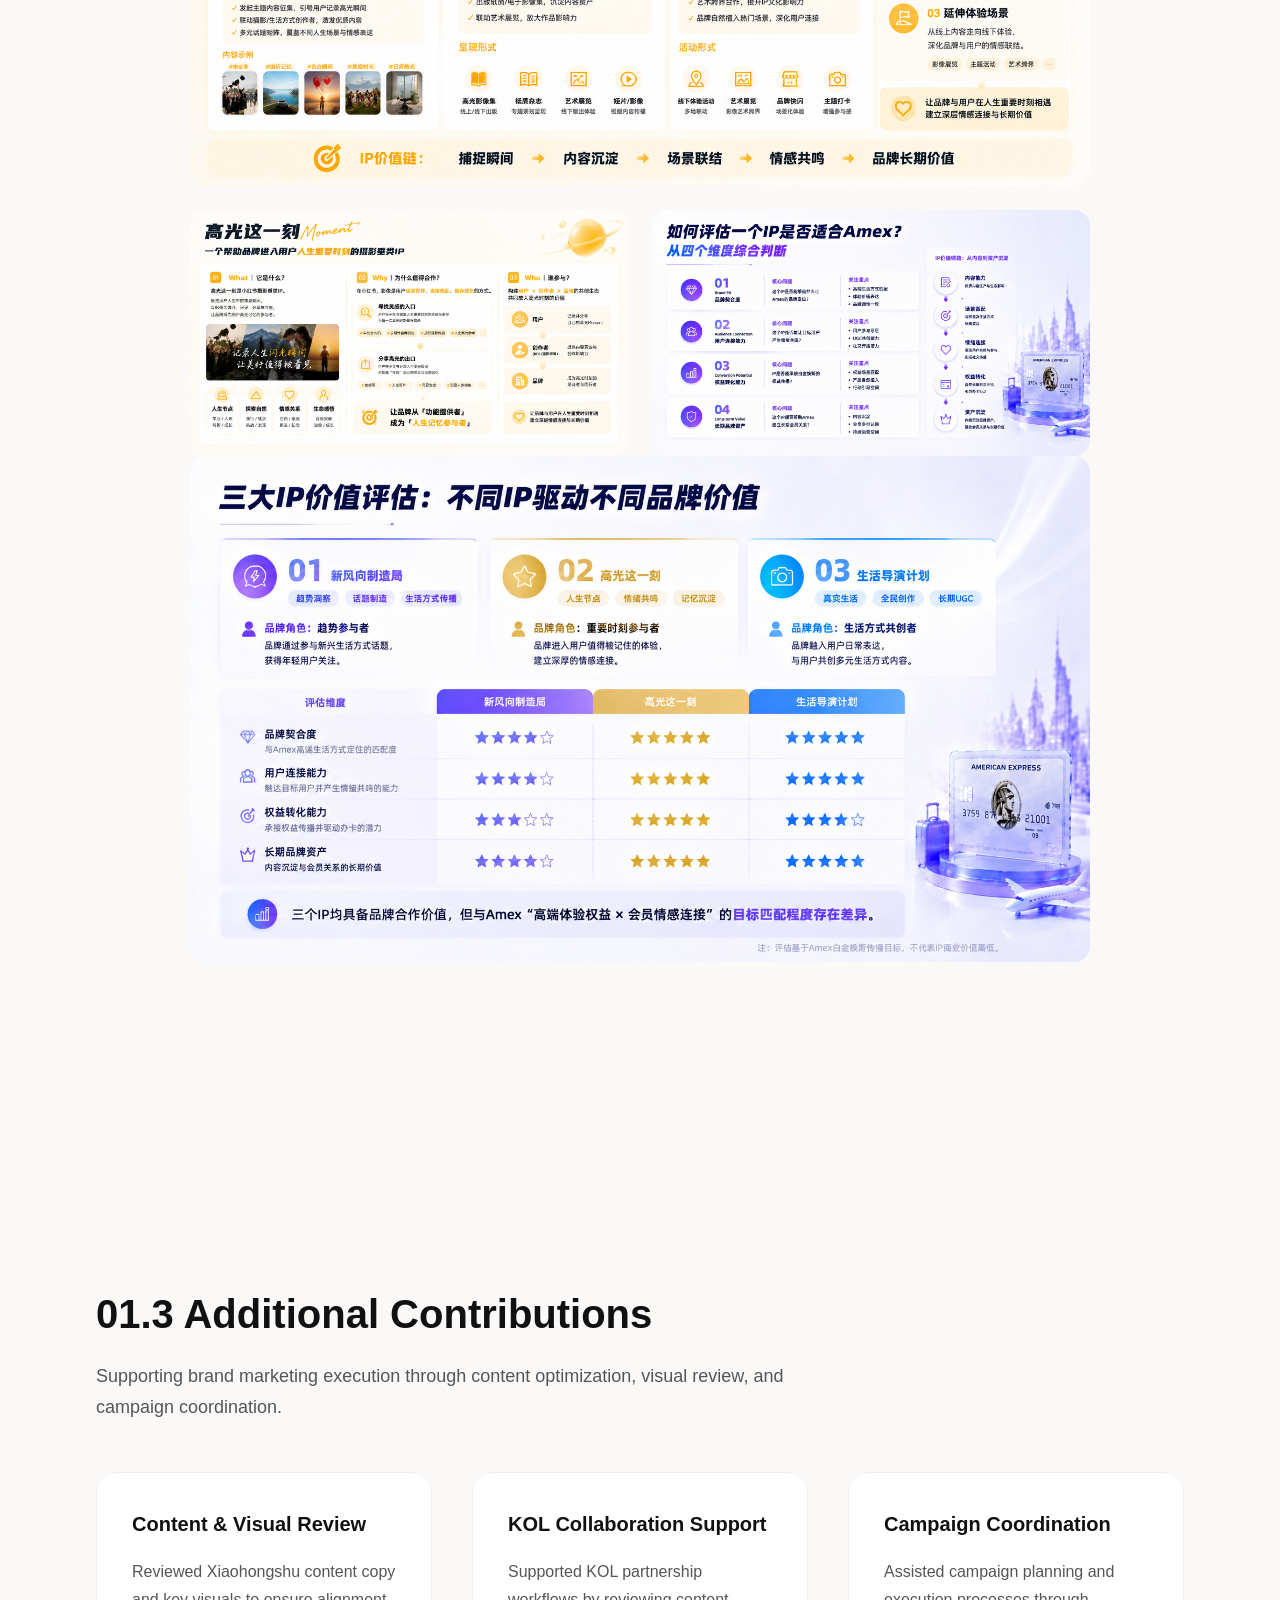
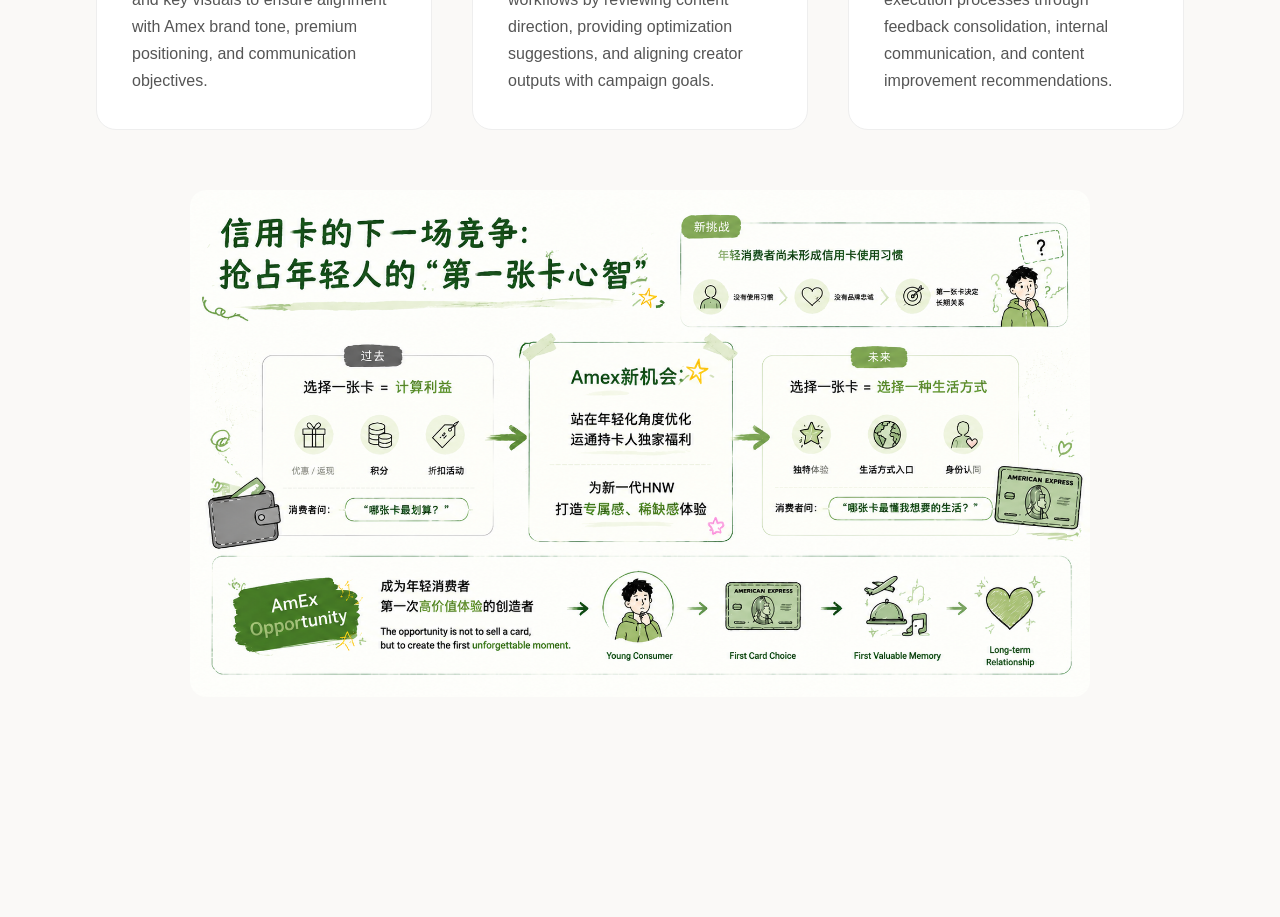
==== commit 479f147a: "Add Tea Talk project visual section" ====
--- a/amex.html
+++ b/amex.html
@@ -374,6 +374,13 @@
 </div>
 
 
+<div class="project-images">
+
+    <img src="teatalk.png" alt="Tea Talk Project">
+
+</div>
+
+
 </section>
 
 
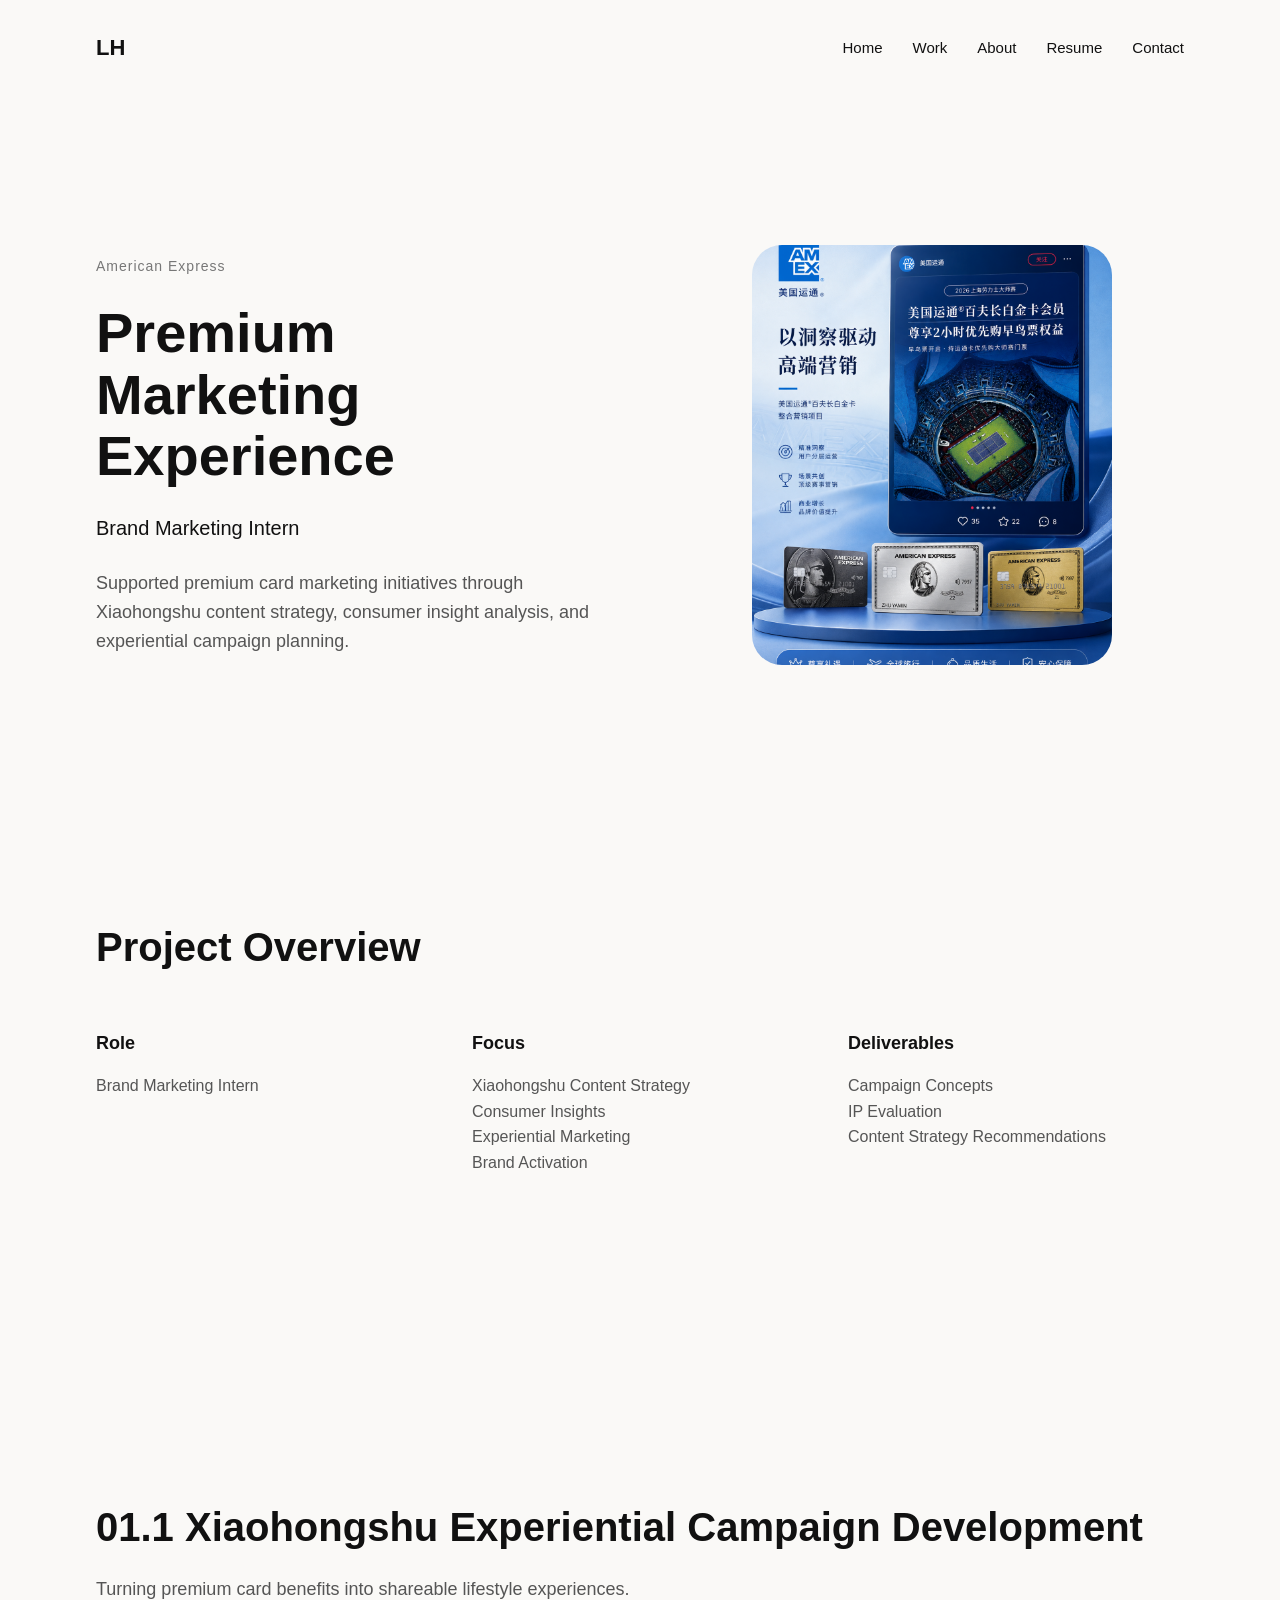
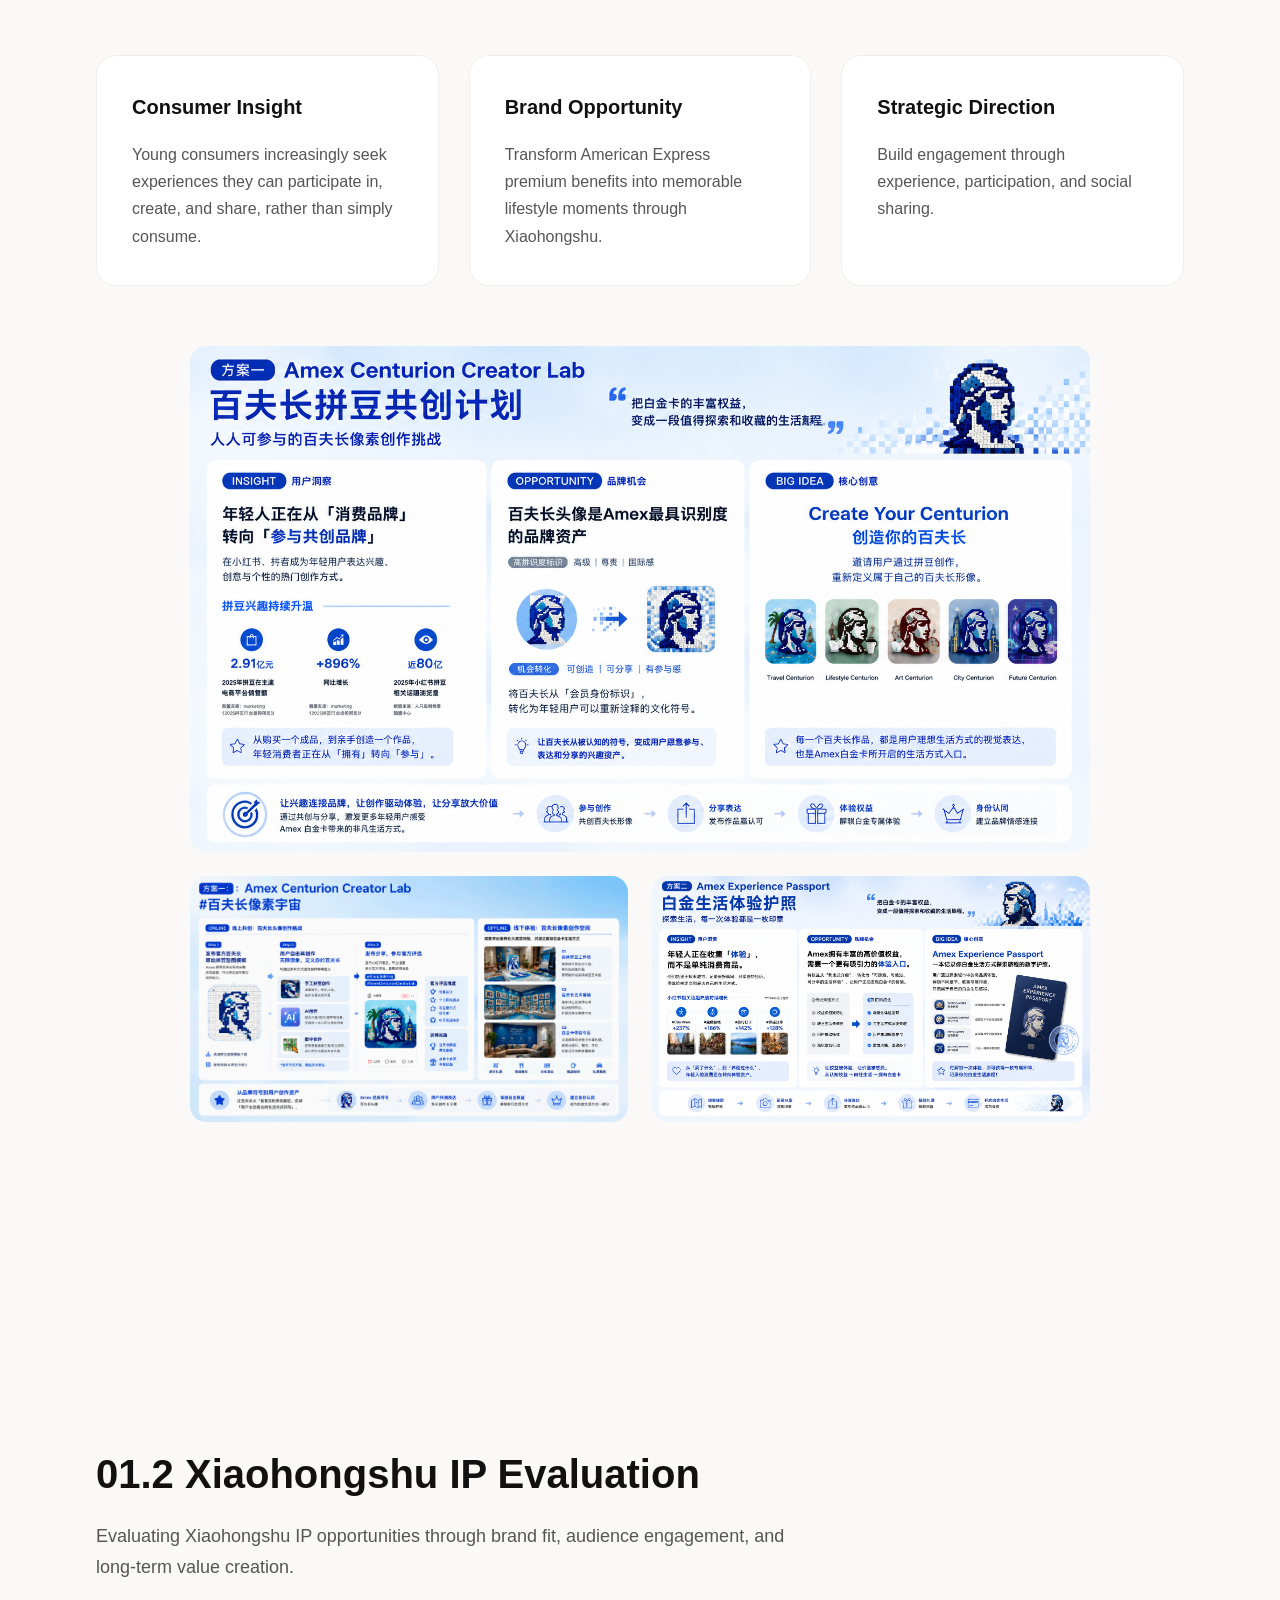
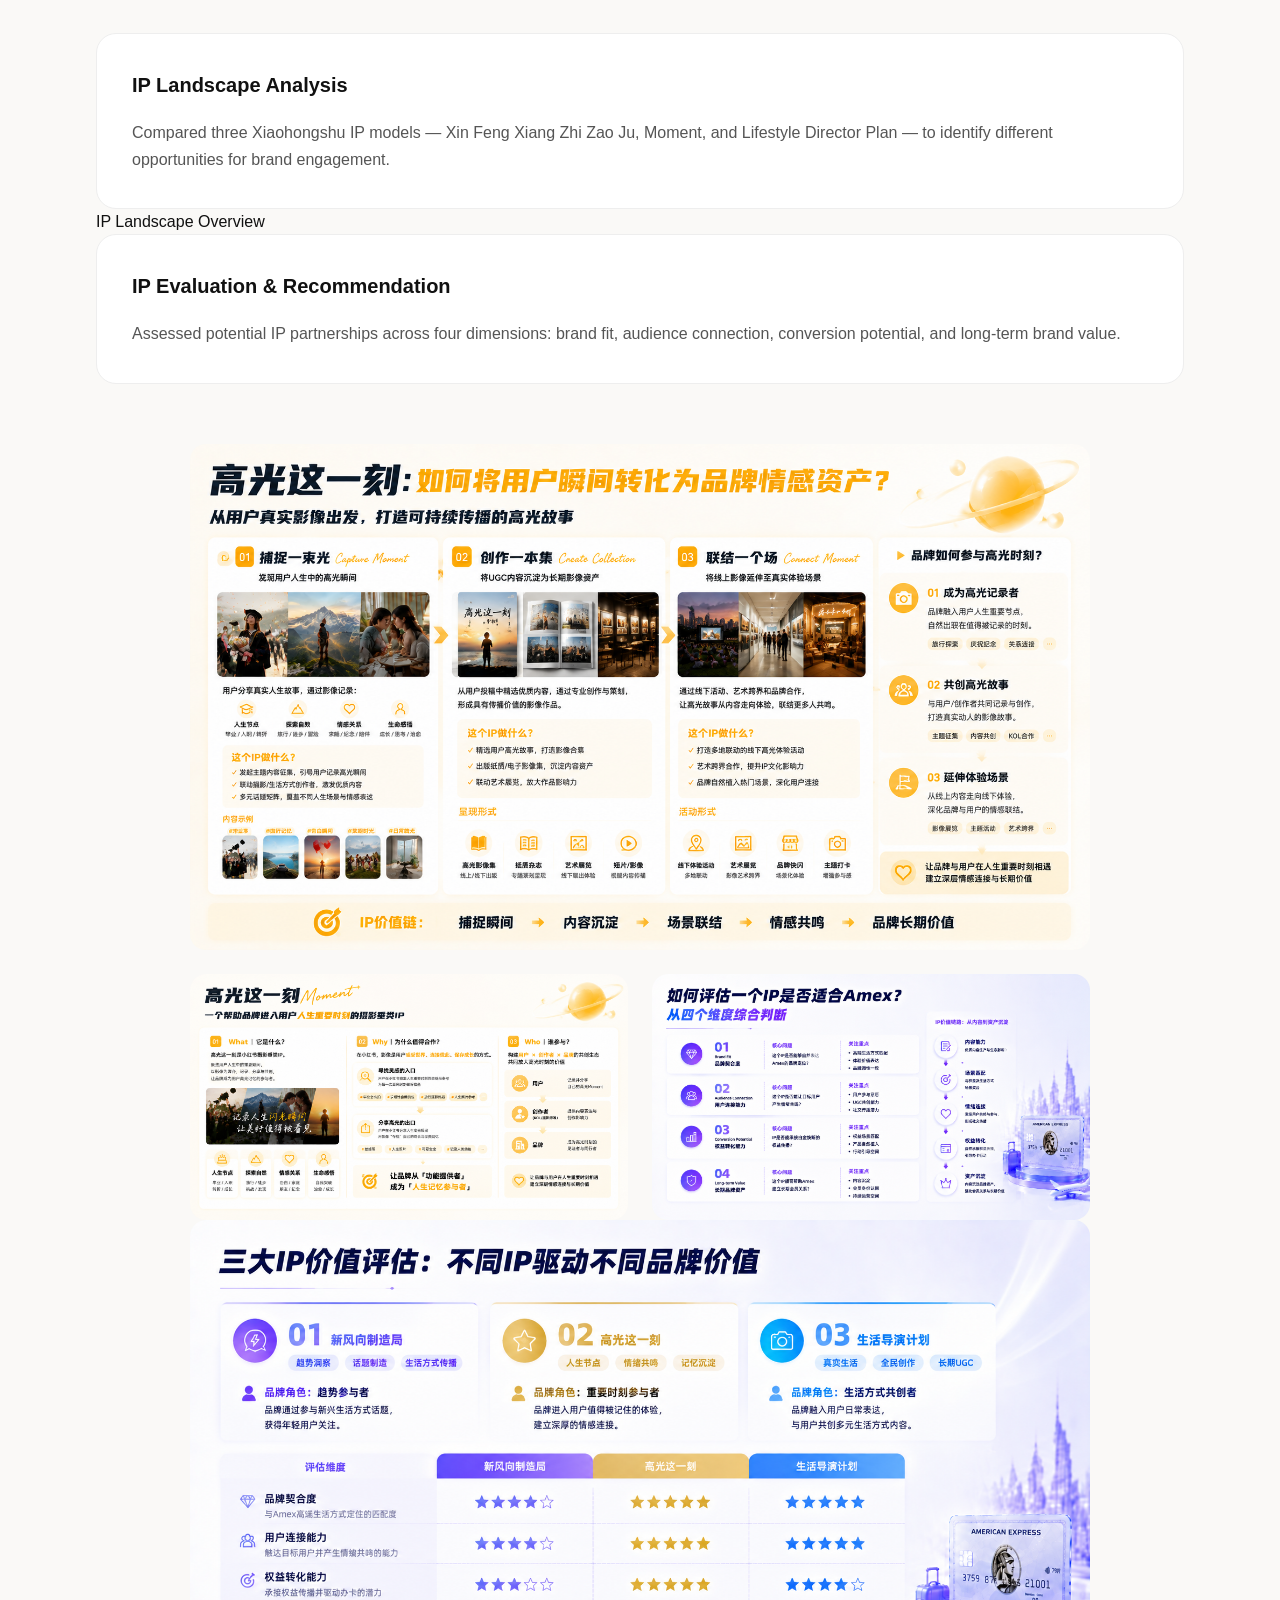
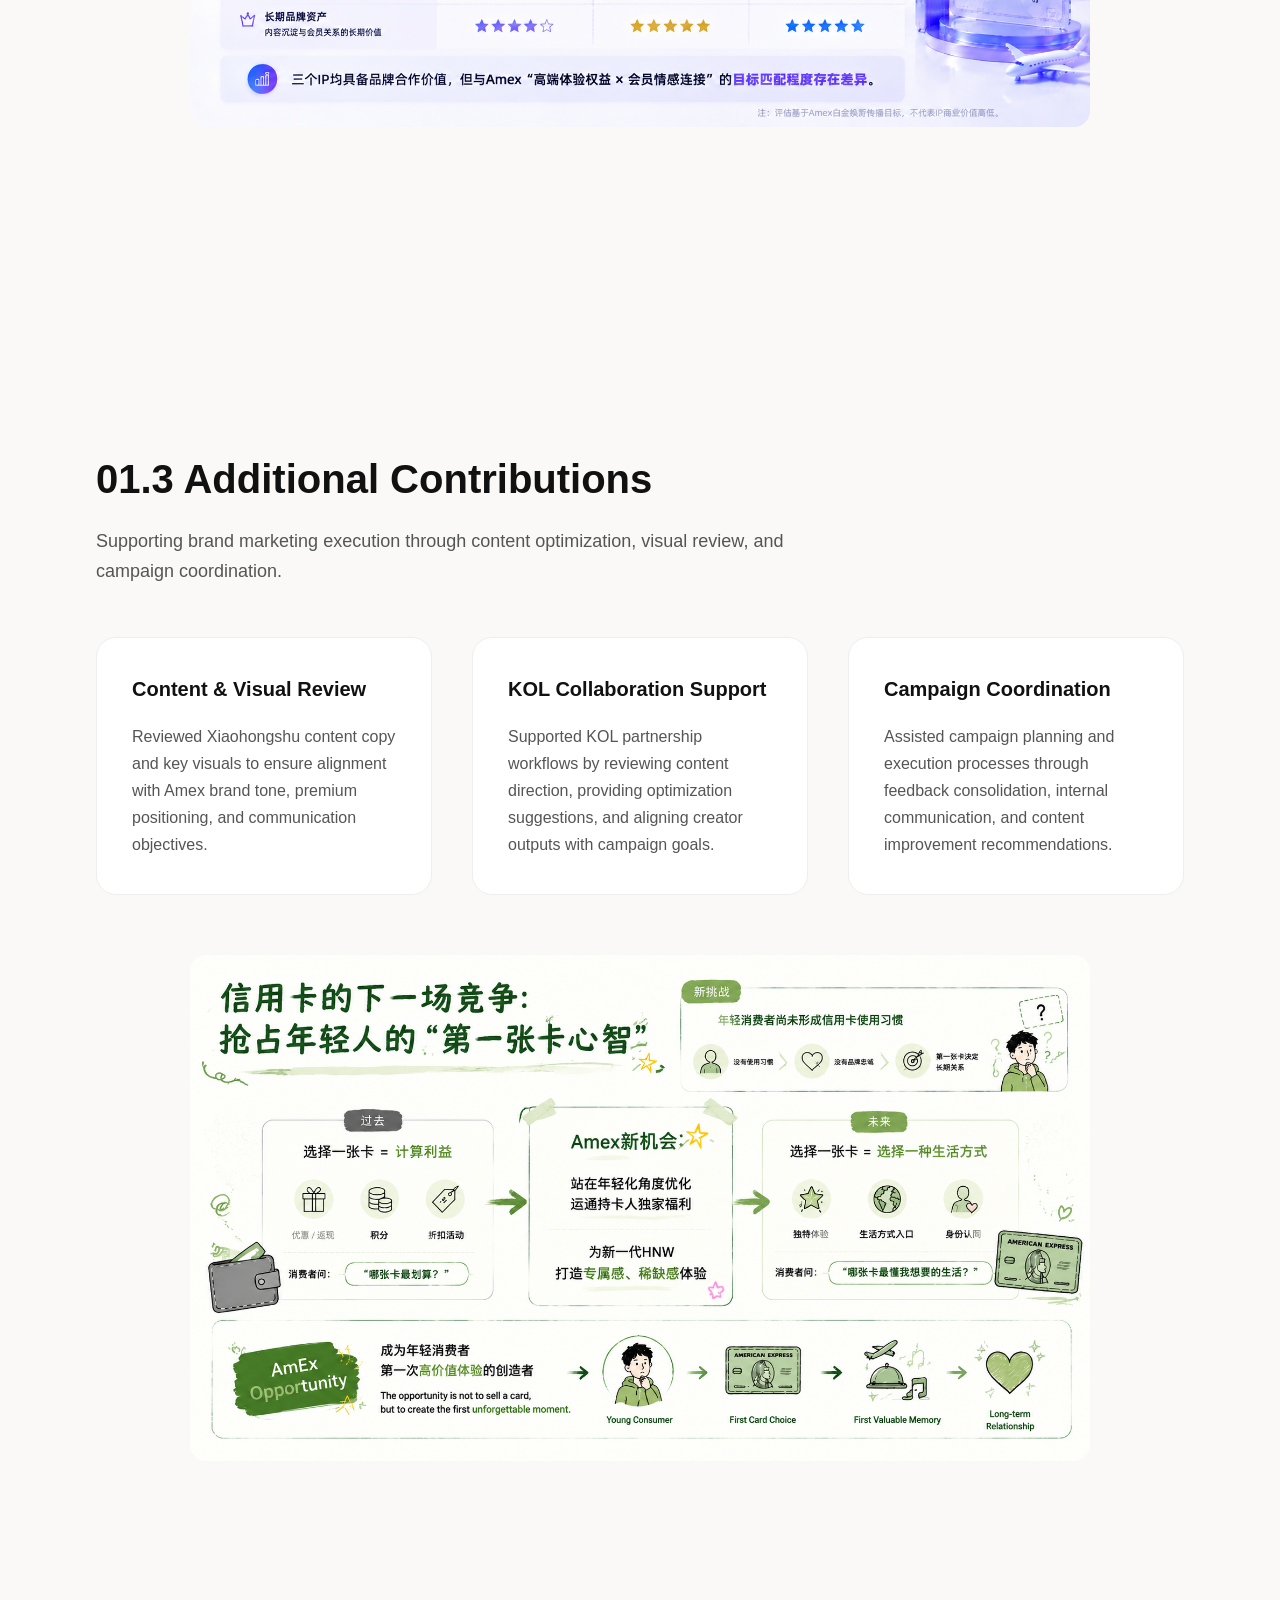
==== commit 8b687c14: "Remove Repeated Xiaohongshu IP Evaluation section Removed detailed content about Xiaohongshu IP Eval" ====
--- a/amex.html
+++ b/amex.html
@@ -215,45 +215,6 @@
 
 <!-- 01.2 Xiaohongshu IP Evaluation -->
 
-<section class="case-section">
-
-<h2>
-01.2 Xiaohongshu IP Evaluation
-</h2>
-
-<p class="section-intro">
-Evaluating potential Xiaohongshu IP collaborations through brand fit, audience connection, and long-term value.
-</p>
-
-
-<div class="info-card">
-
-<h3>
-IP Landscape & Evaluation Framework
-</h3>
-
-<p>
-Analyzed different Xiaohongshu IP models and assessed their alignment with Amex premium positioning, experiential benefits, and consumer engagement potential.
-</p>
-
-</div>
-
-
-<div class="info-card">
-
-<h3>
-Strategic Recommendation
-</h3>
-
-<p>
-Recommended IP opportunities based on content capability, lifestyle relevance, user participation potential, and brand asset building.
-</p>
-
-</div>
-
-
-</section>
-
 
 <section class="case-section">
 
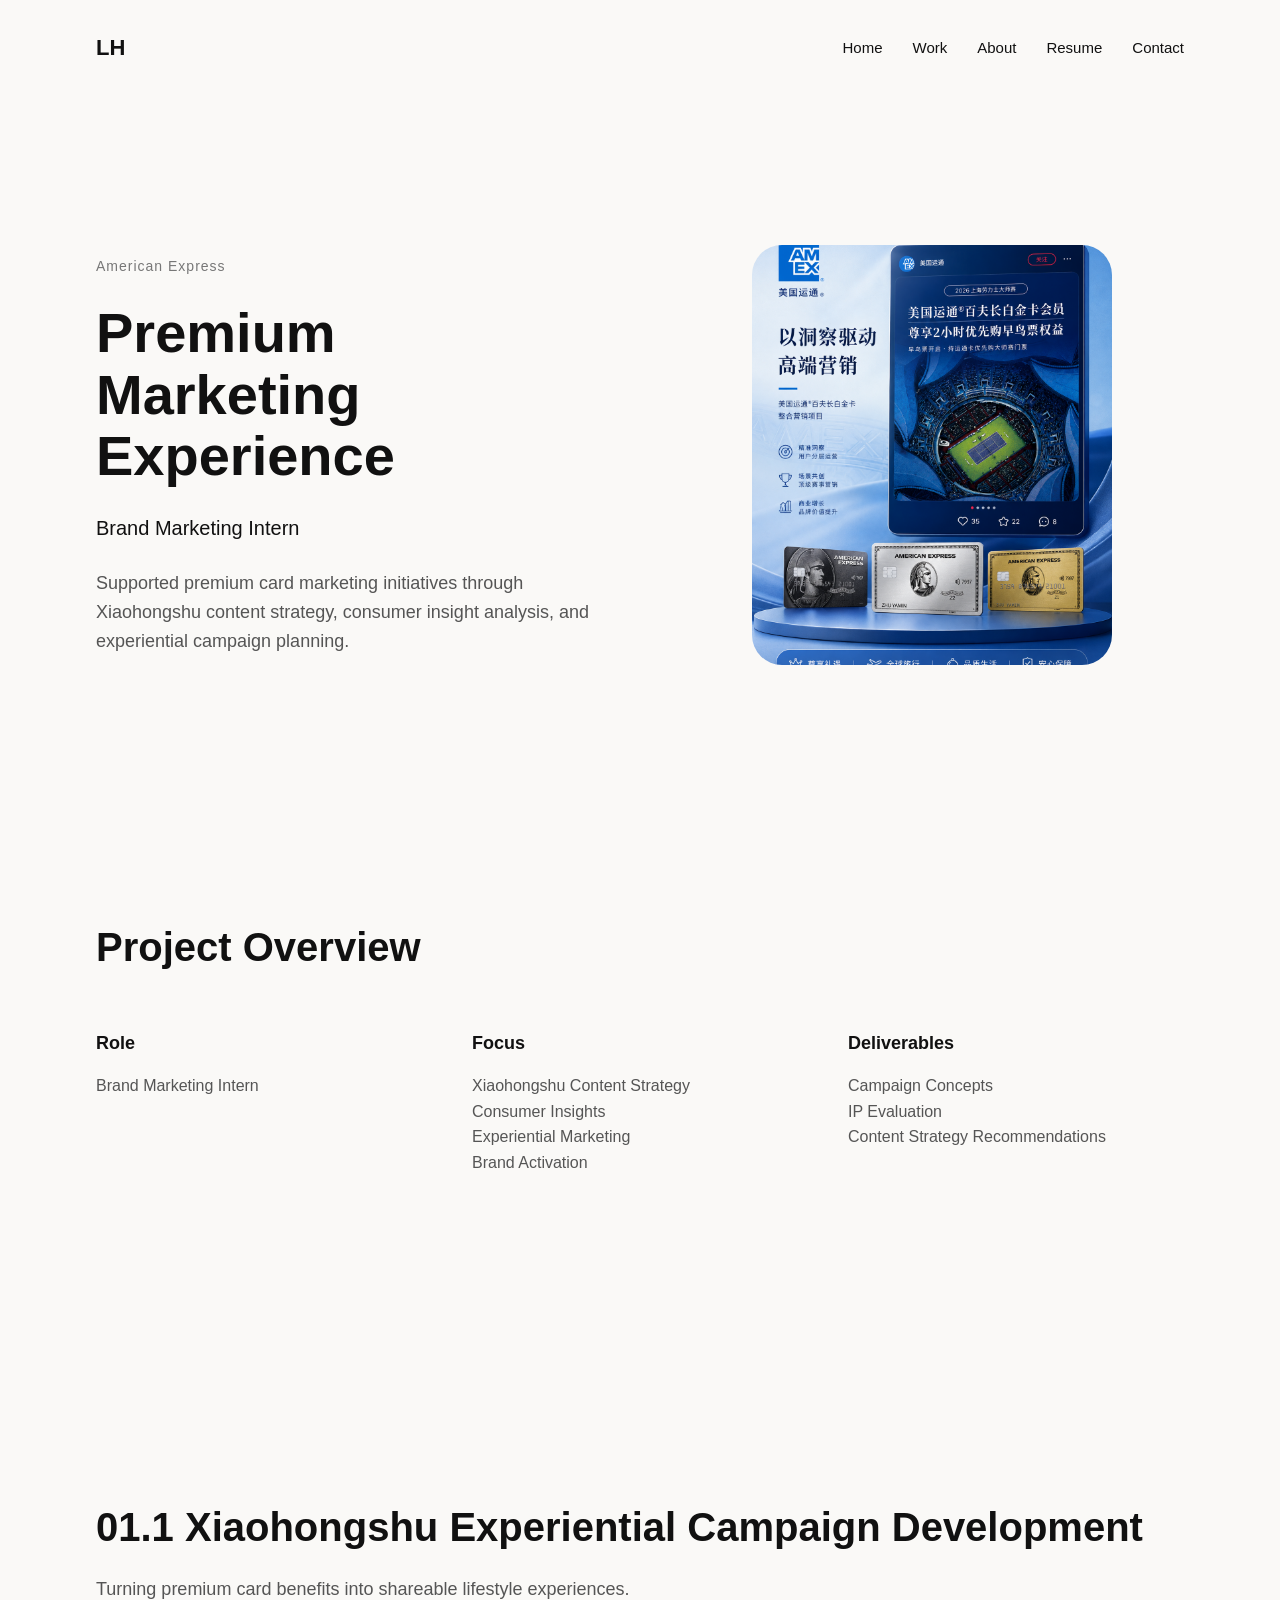
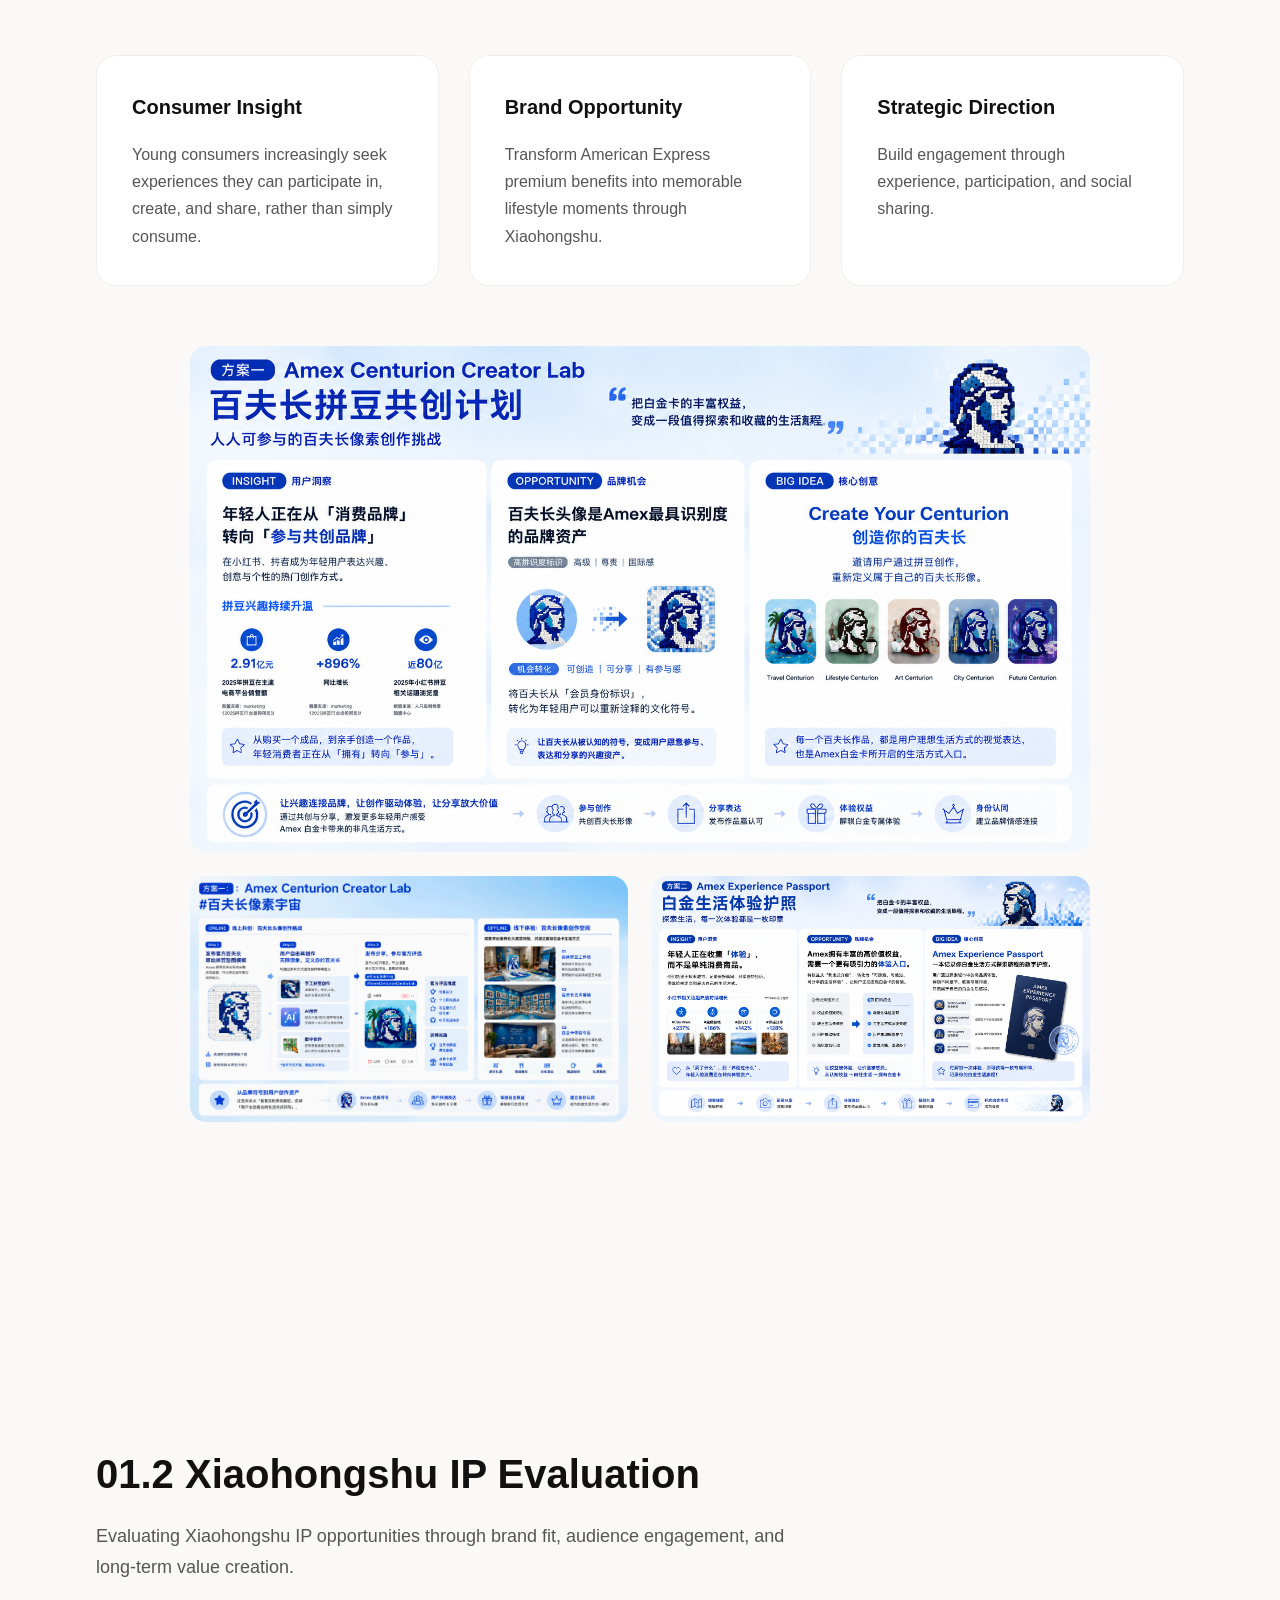
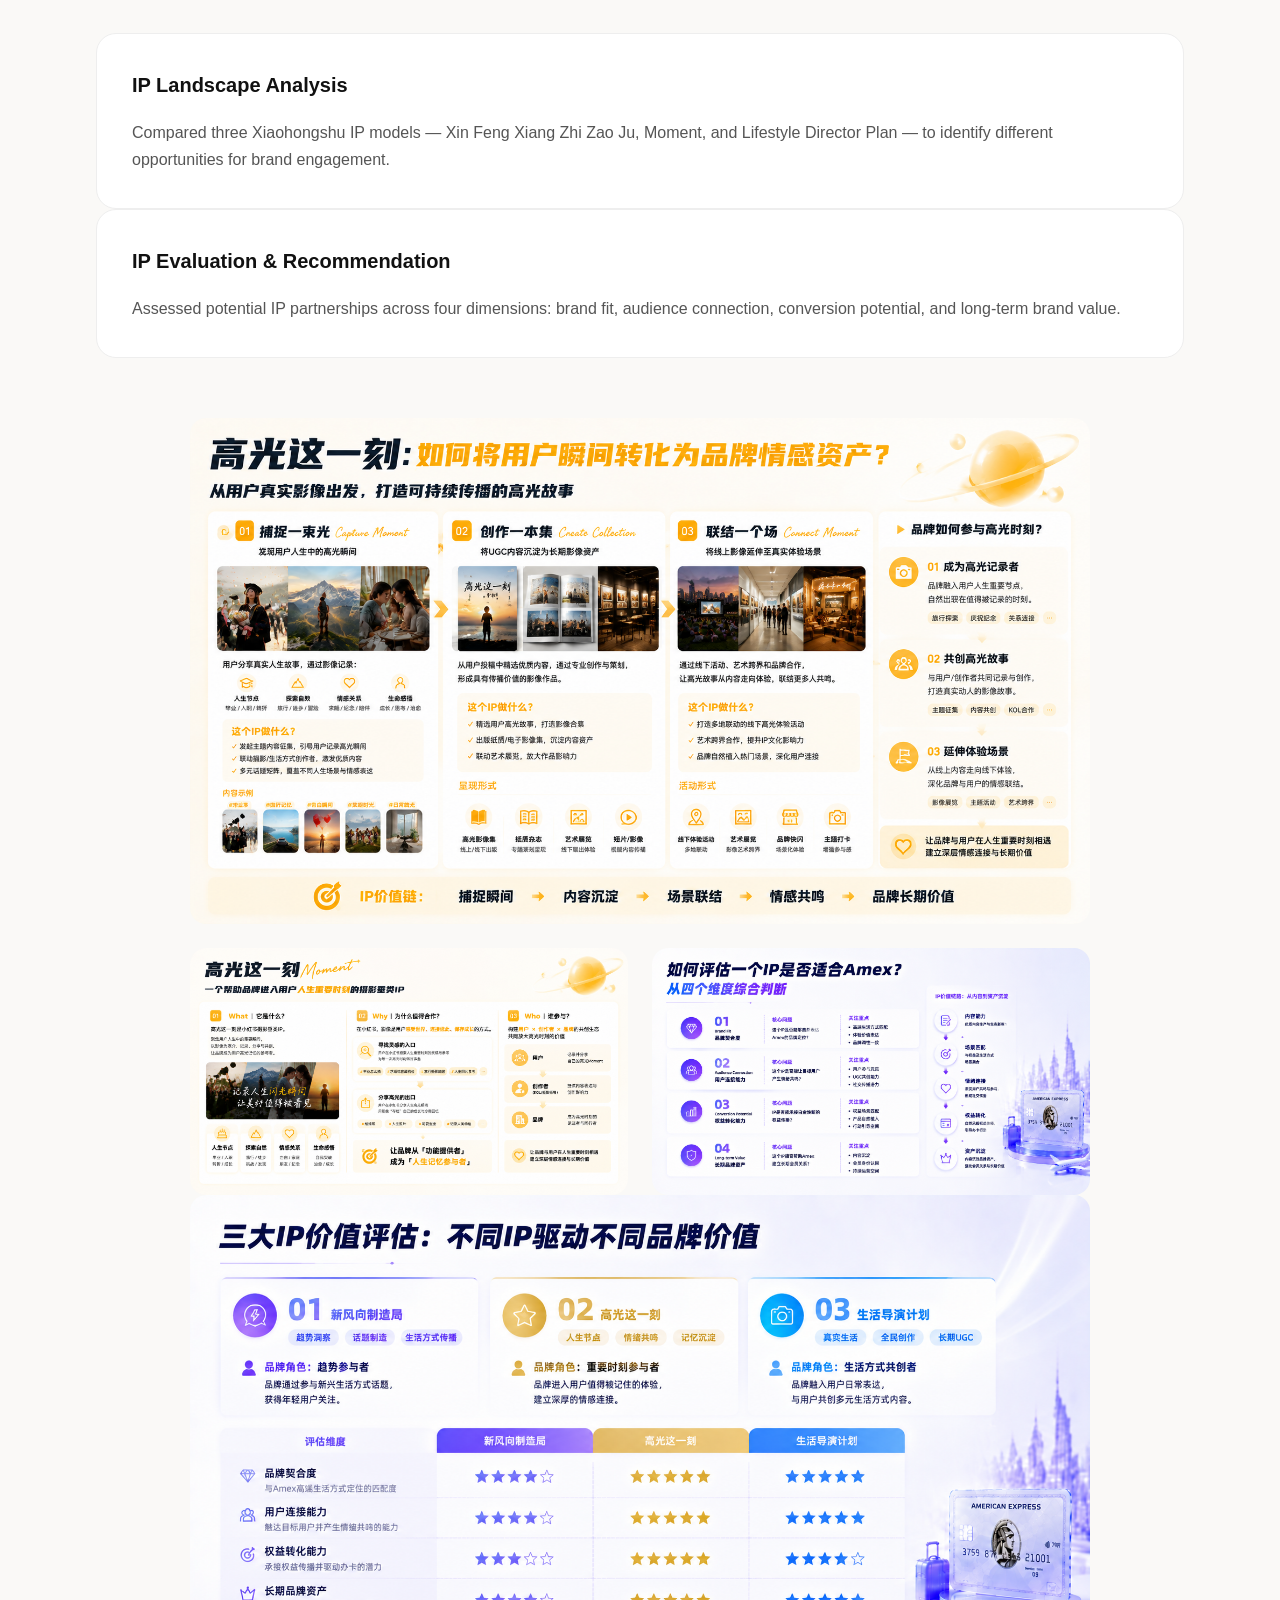
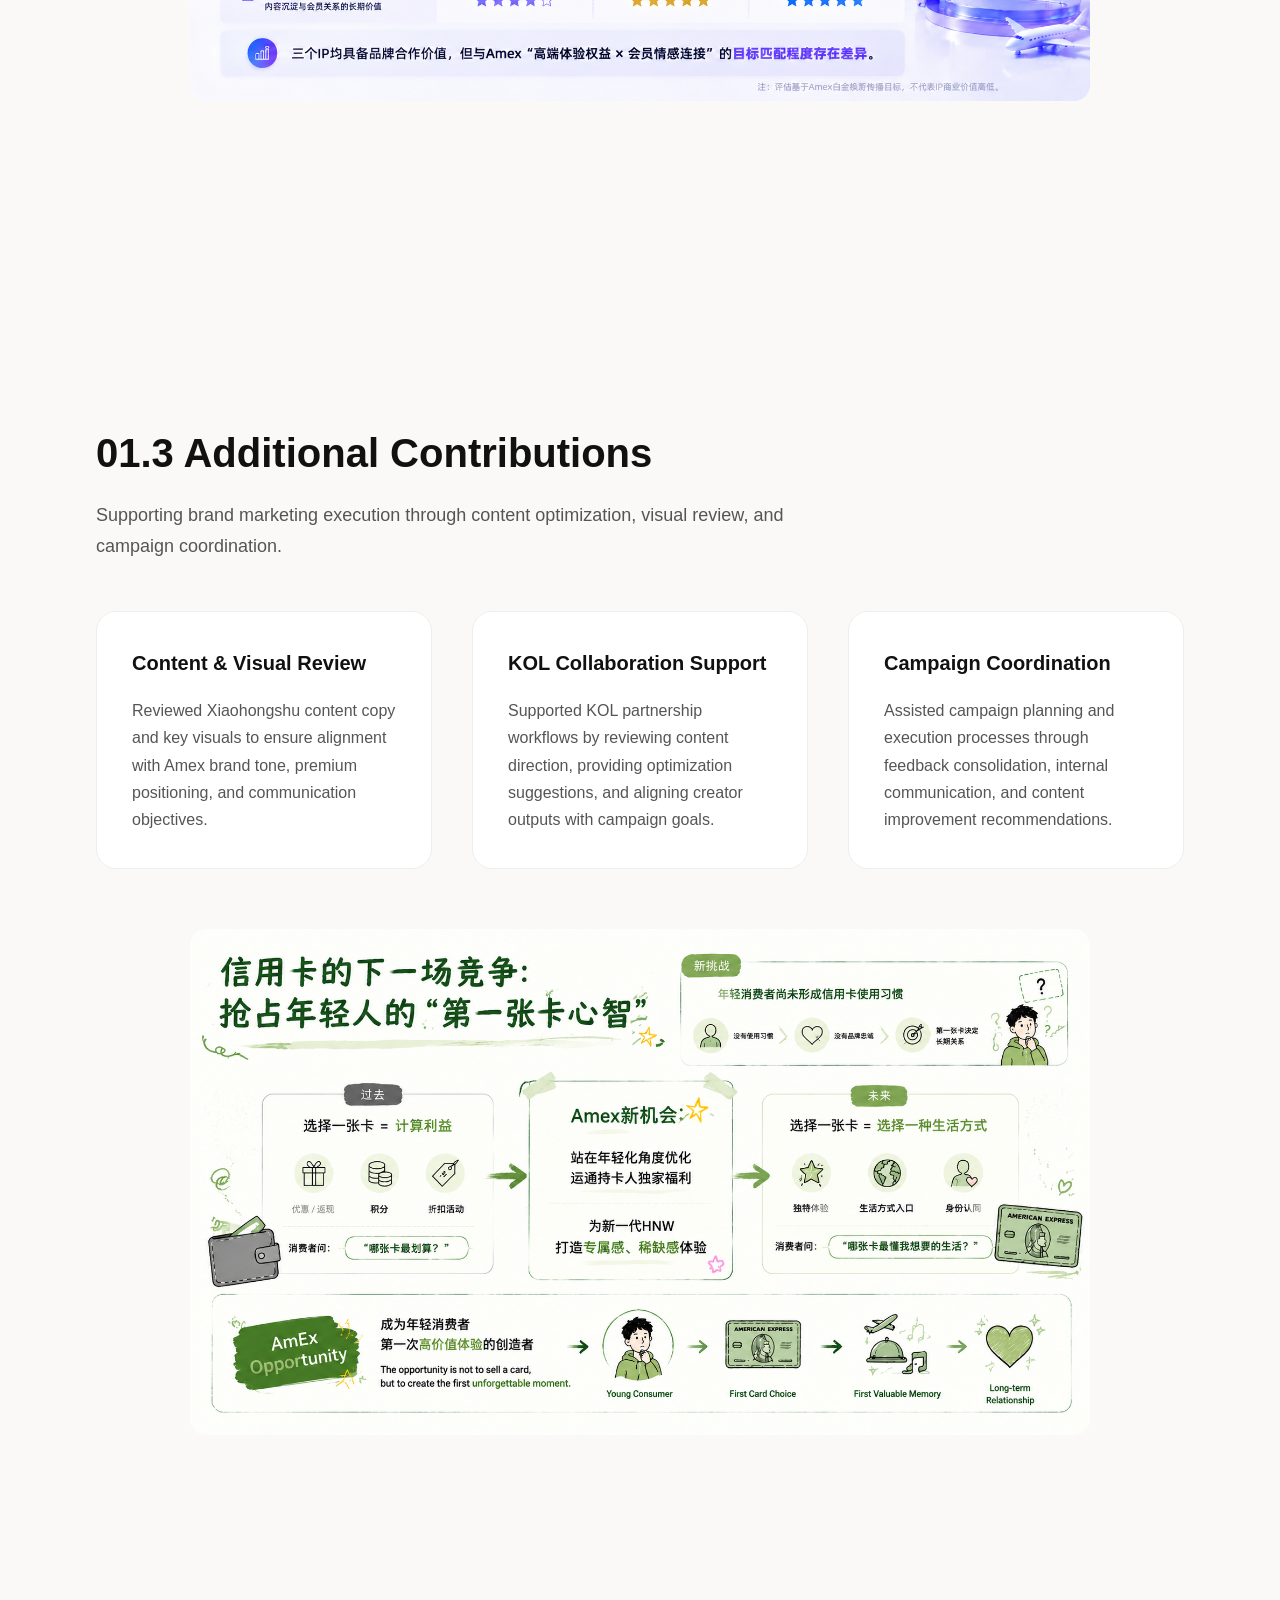
==== commit 321b54f3: "Remove image placeholder from amex.html Removed the image placeholder section from the HTML." ====
--- a/amex.html
+++ b/amex.html
@@ -241,11 +241,6 @@
 </div>
 
 
-<div class="image-placeholder">
-IP Landscape Overview
-</div>
-
-
 <div class="info-card">
 
 <h3>
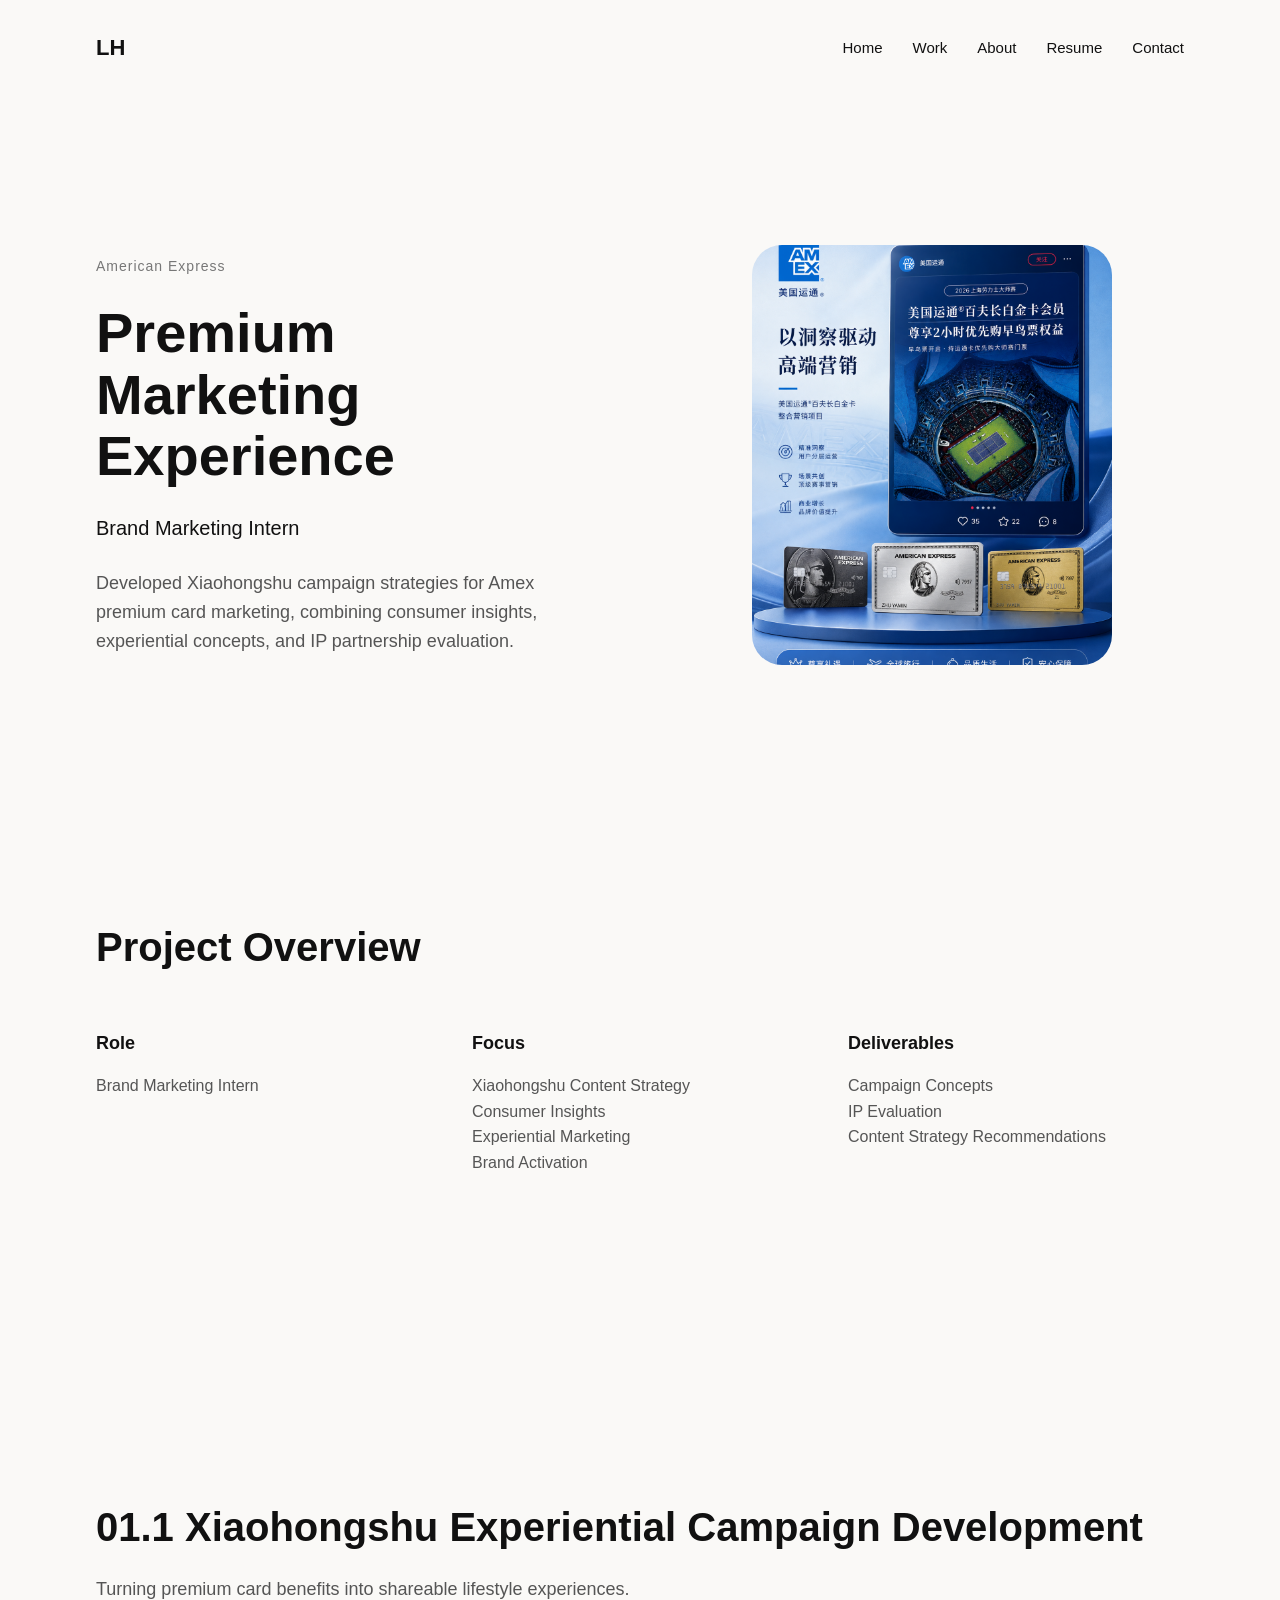
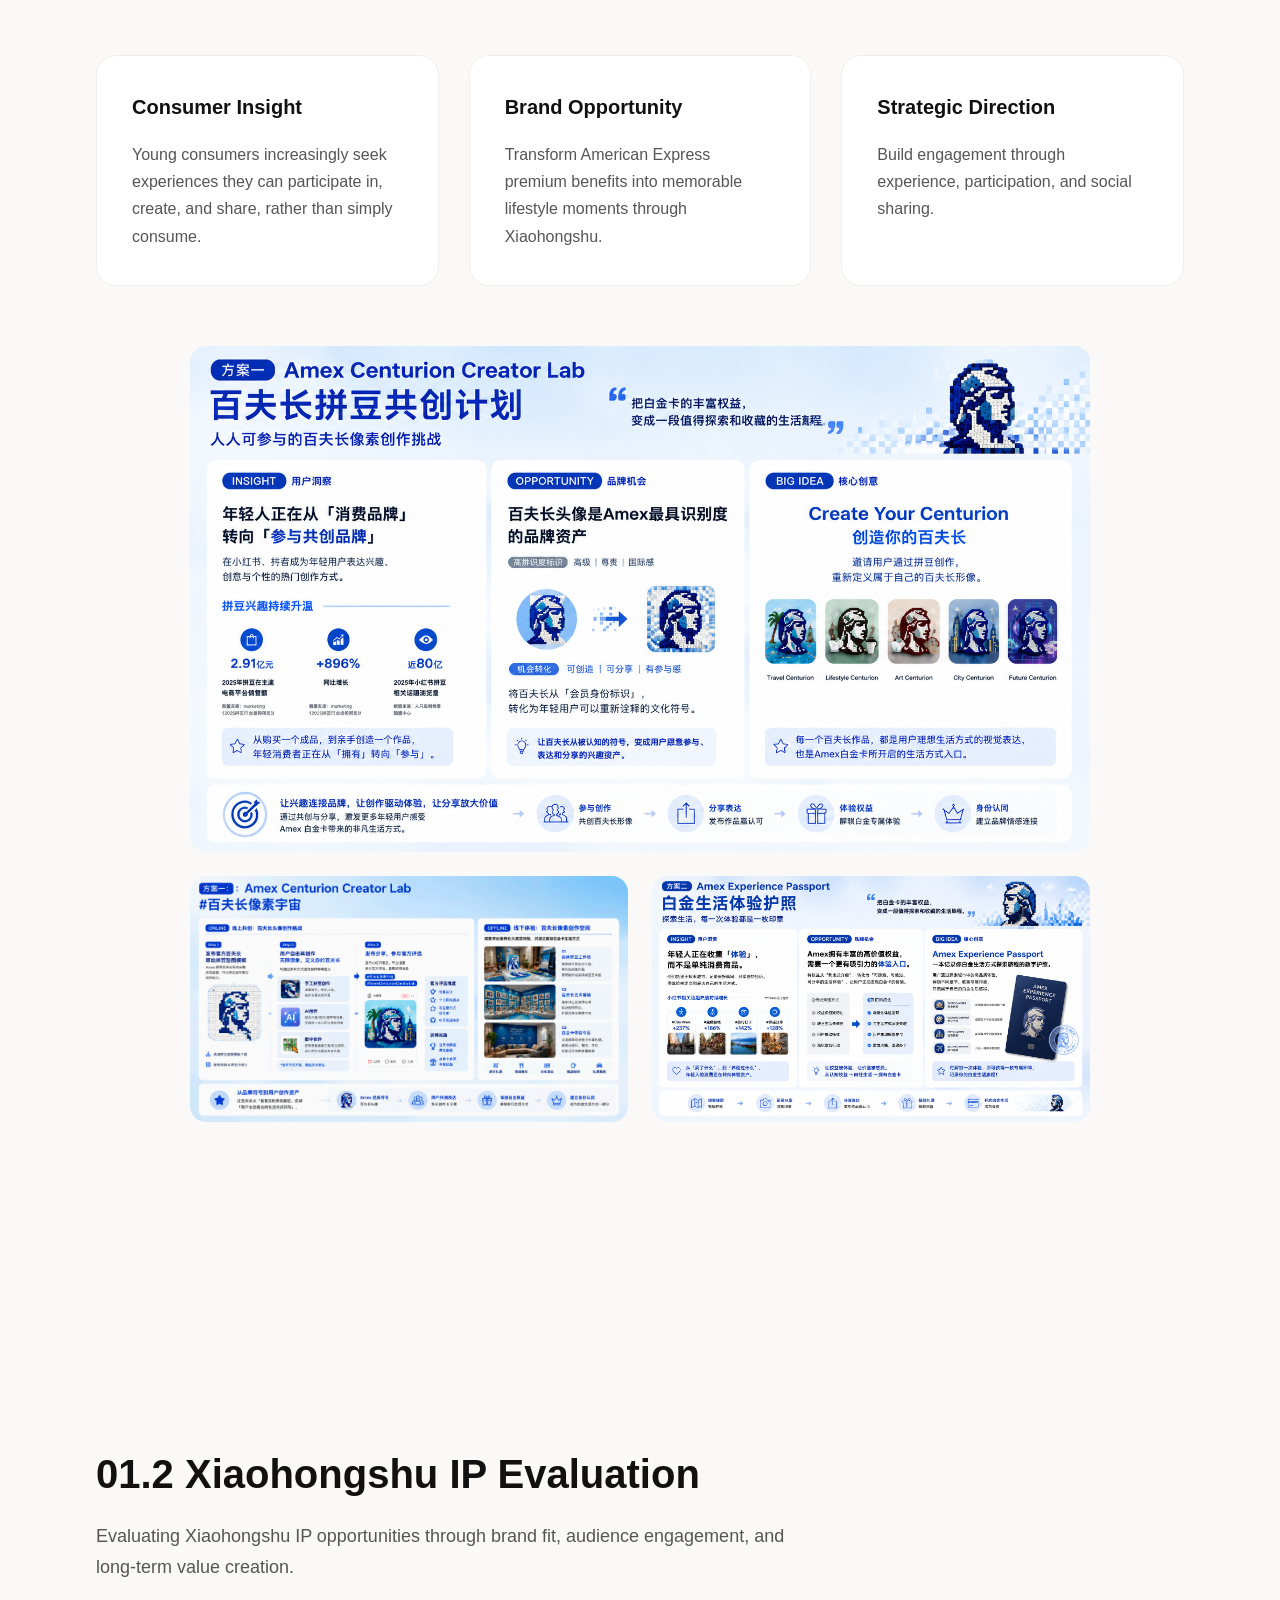
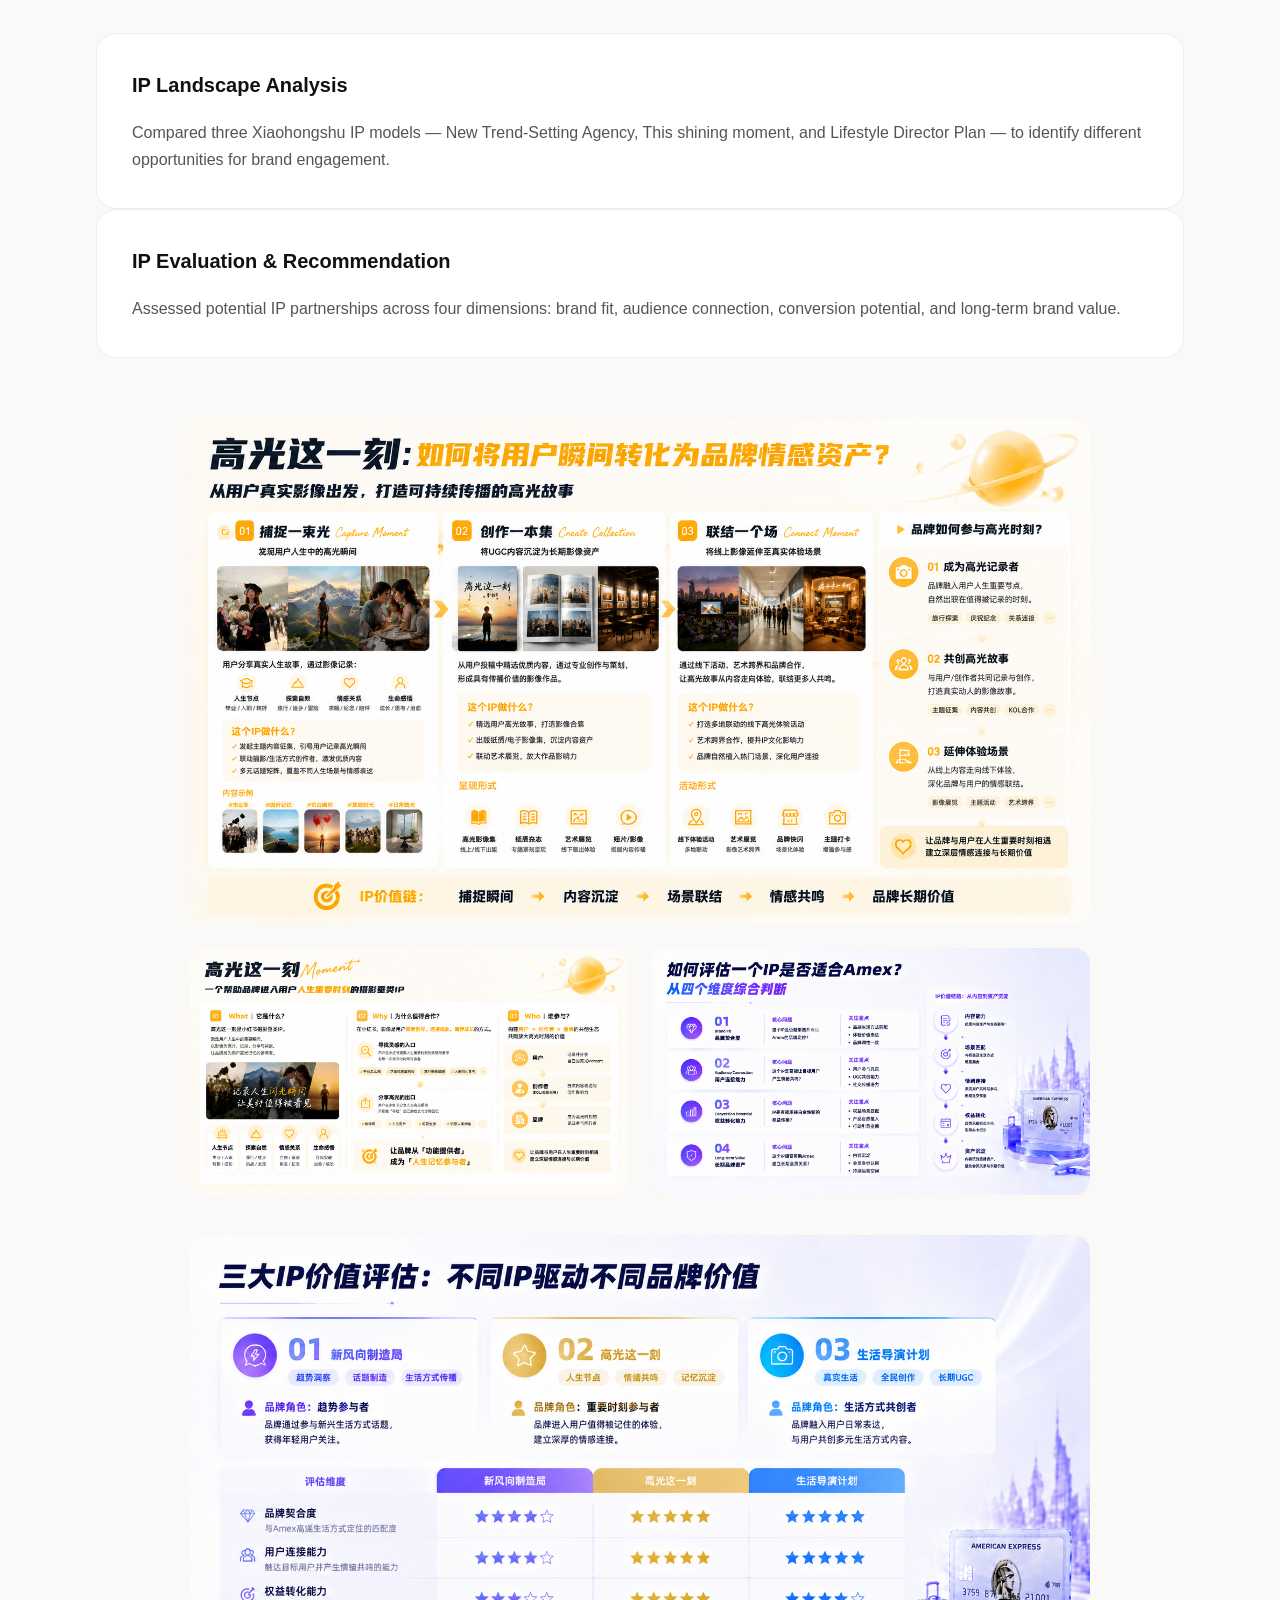
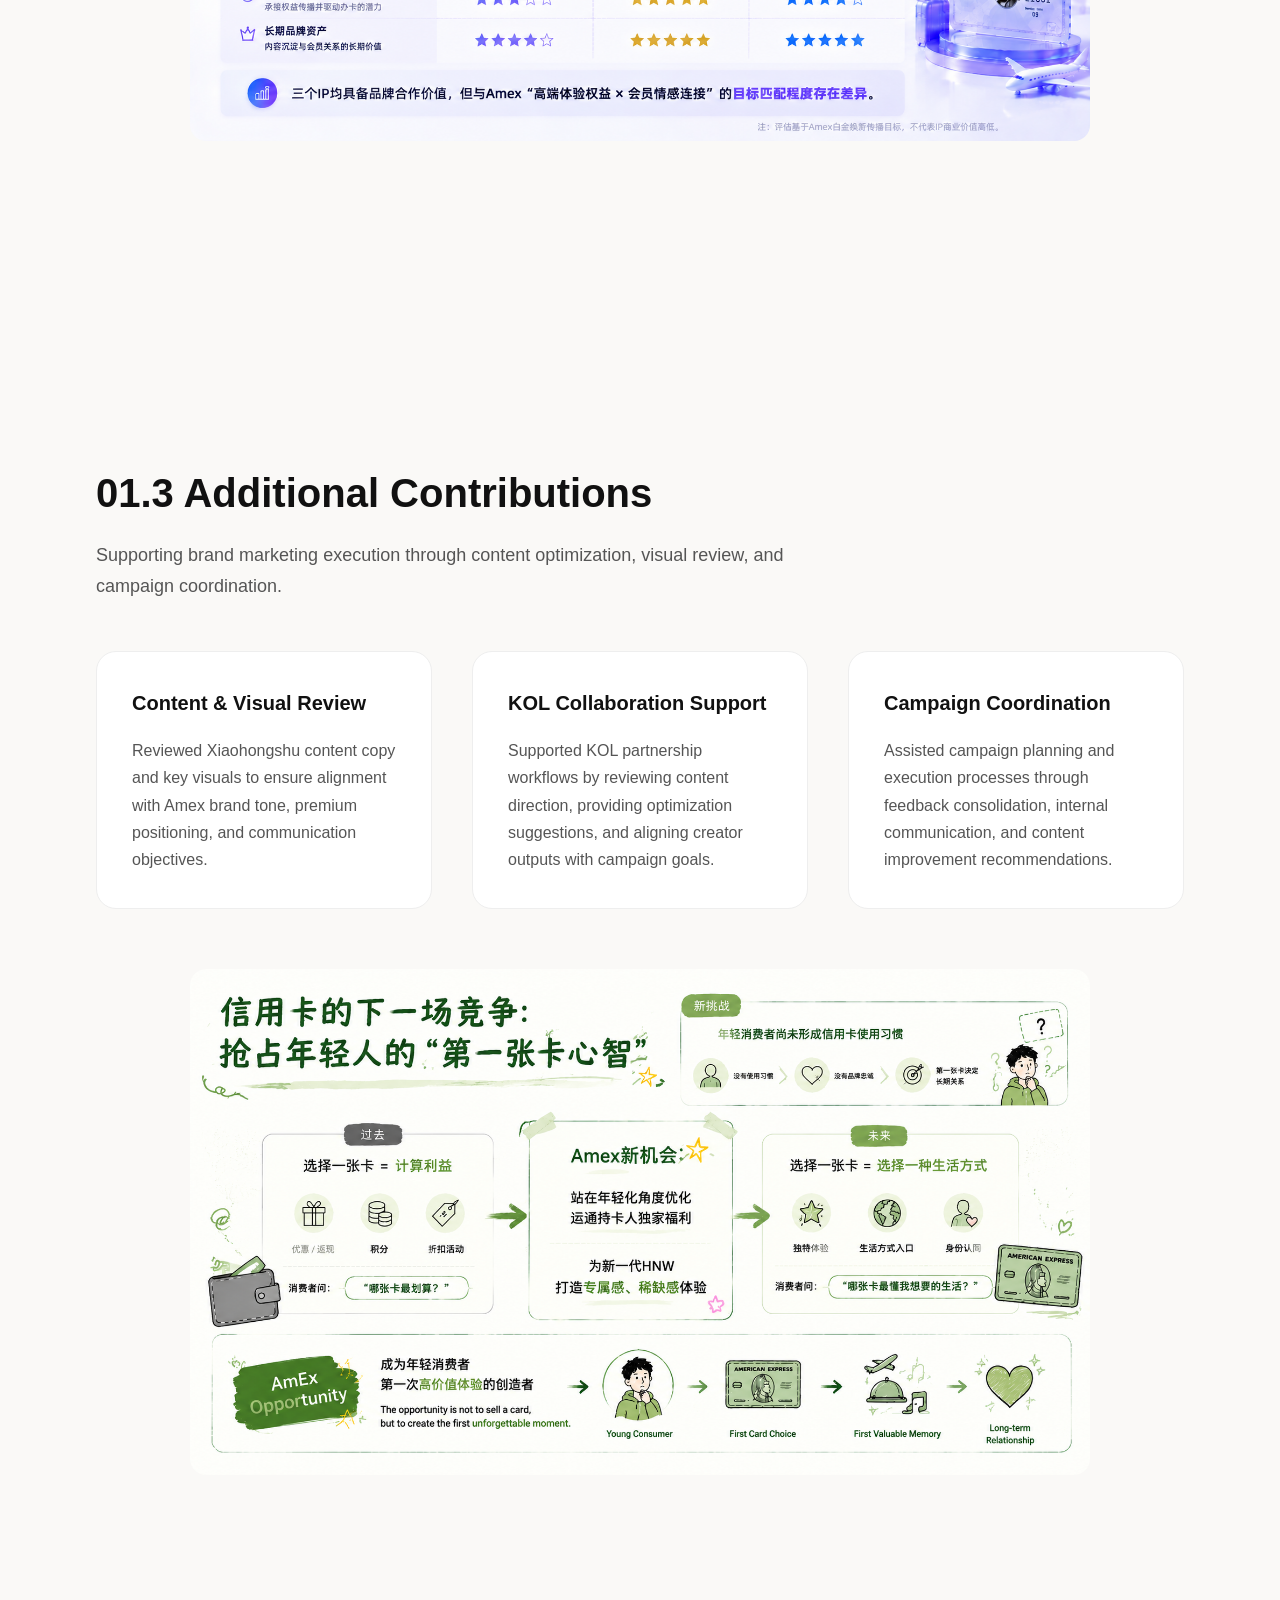
==== commit afa58057: "Revise words finally" ====
--- a/amex.html
+++ b/amex.html
@@ -59,7 +59,7 @@
 
 
 <p class="case-description">
-Supported premium card marketing initiatives through Xiaohongshu content strategy, consumer insight analysis, and experiential campaign planning.
+Developed Xiaohongshu campaign strategies for Amex premium card marketing, combining consumer insights, experiential concepts, and IP partnership evaluation.
 </p>
 
 
@@ -235,7 +235,7 @@
 </h3>
 
 <p>
-Compared three Xiaohongshu IP models — Xin Feng Xiang Zhi Zao Ju, Moment, and Lifestyle Director Plan — to identify different opportunities for brand engagement.
+Compared three Xiaohongshu IP models — New Trend-Setting Agency, This shining moment, and Lifestyle Director Plan — to identify different opportunities for brand engagement.
 </p>
 
 </div>
@@ -263,7 +263,7 @@
         <img src="amex_2_3.png" alt="Amex IP Analysis">
     </div>
 
-    <img src="amex_2_4.png" alt="Amex IP Recommendation">
+    <img class="large-image" src="amex_2_4.png" alt="Amex IP Recommendation">
 
 </div>
 
--- a/style.css
+++ b/style.css
@@ -510,3 +510,8 @@
     color:#555;
     line-height:1.7;
 }
+
+
+.large-image {
+    margin-top: 40px;
+}
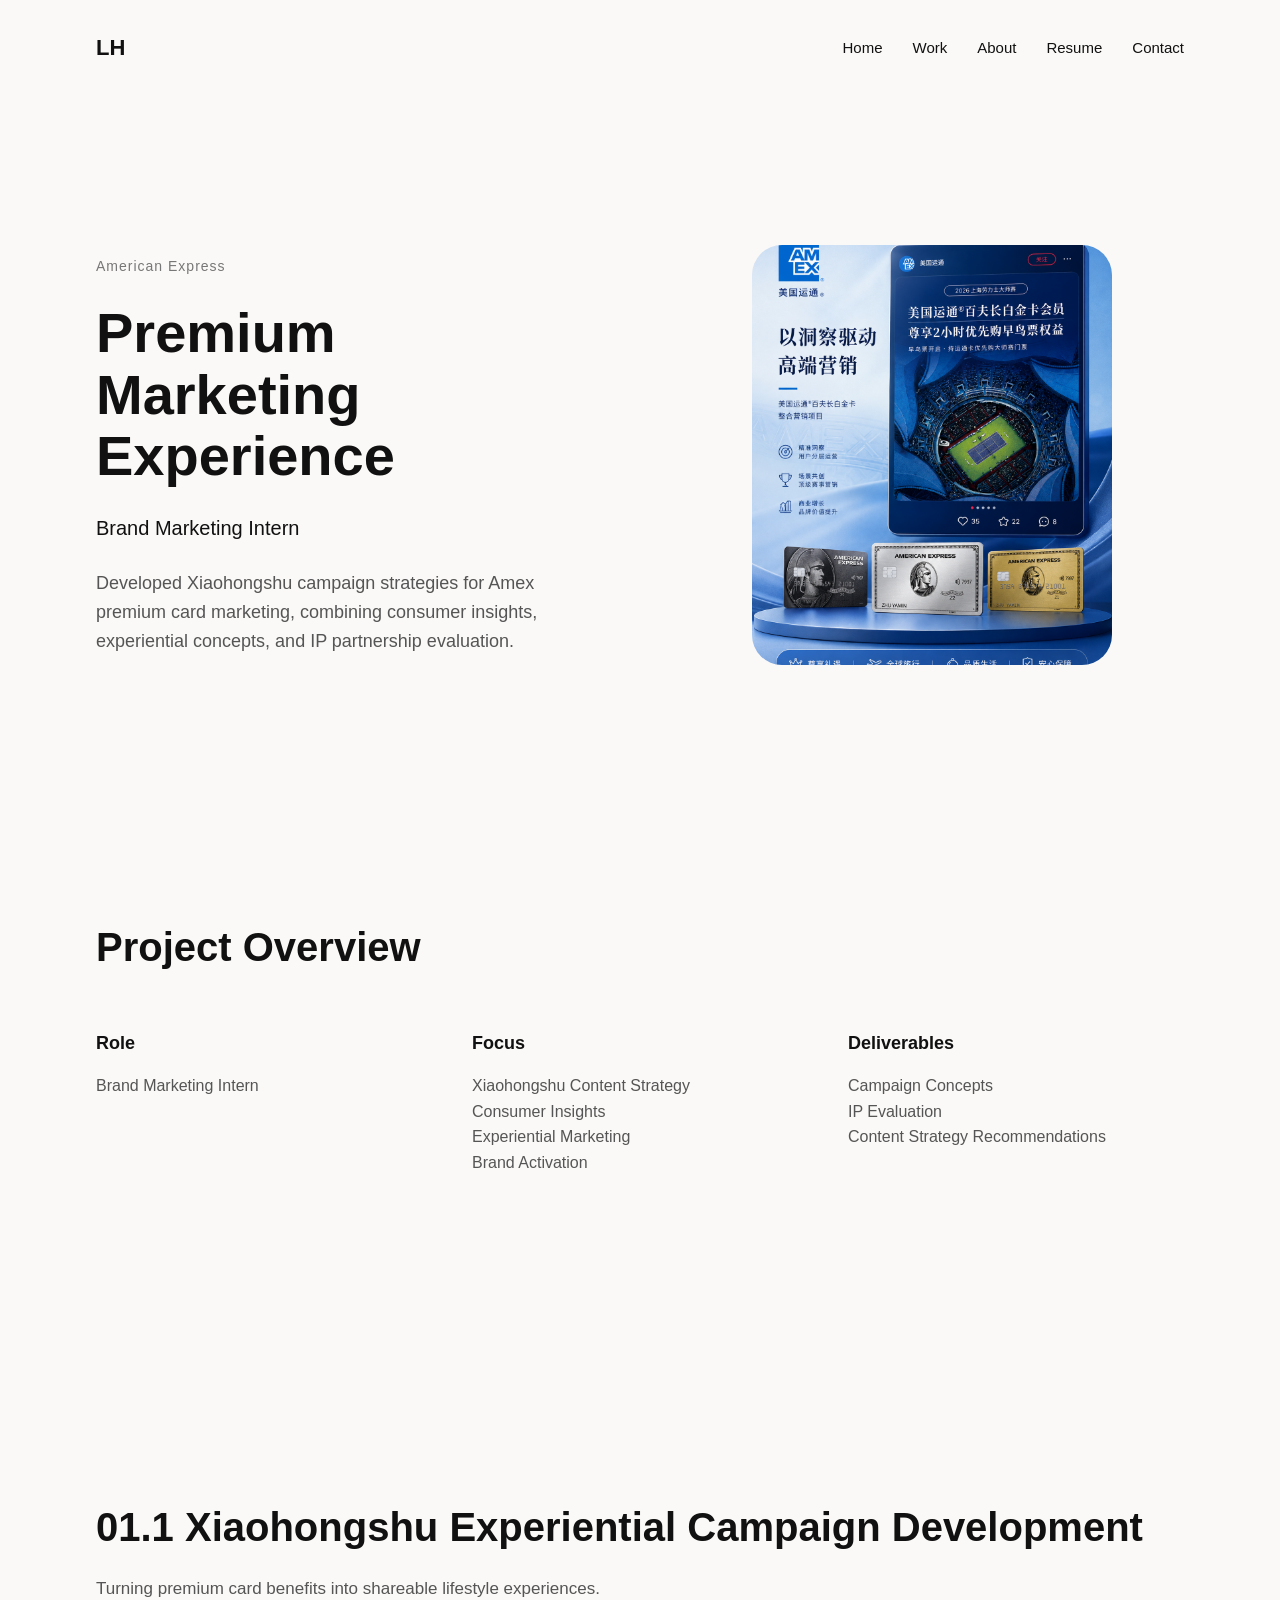
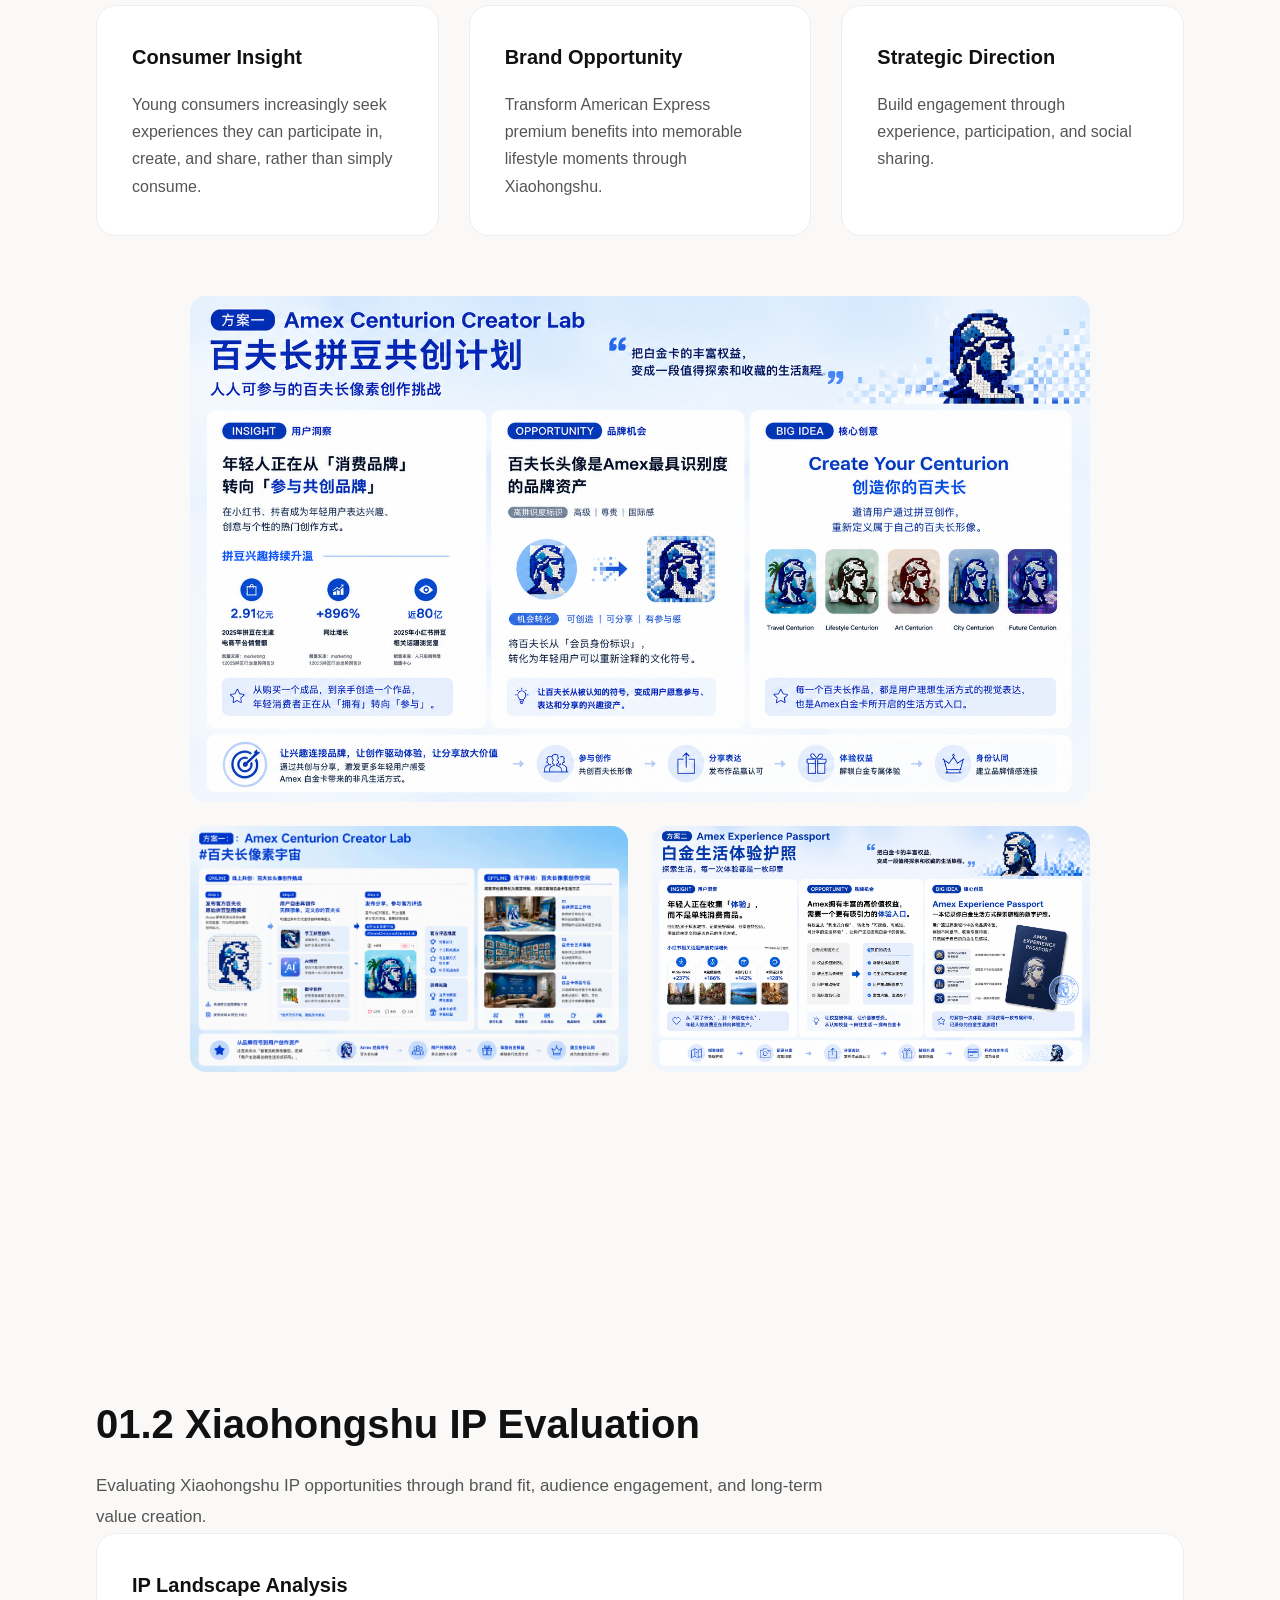
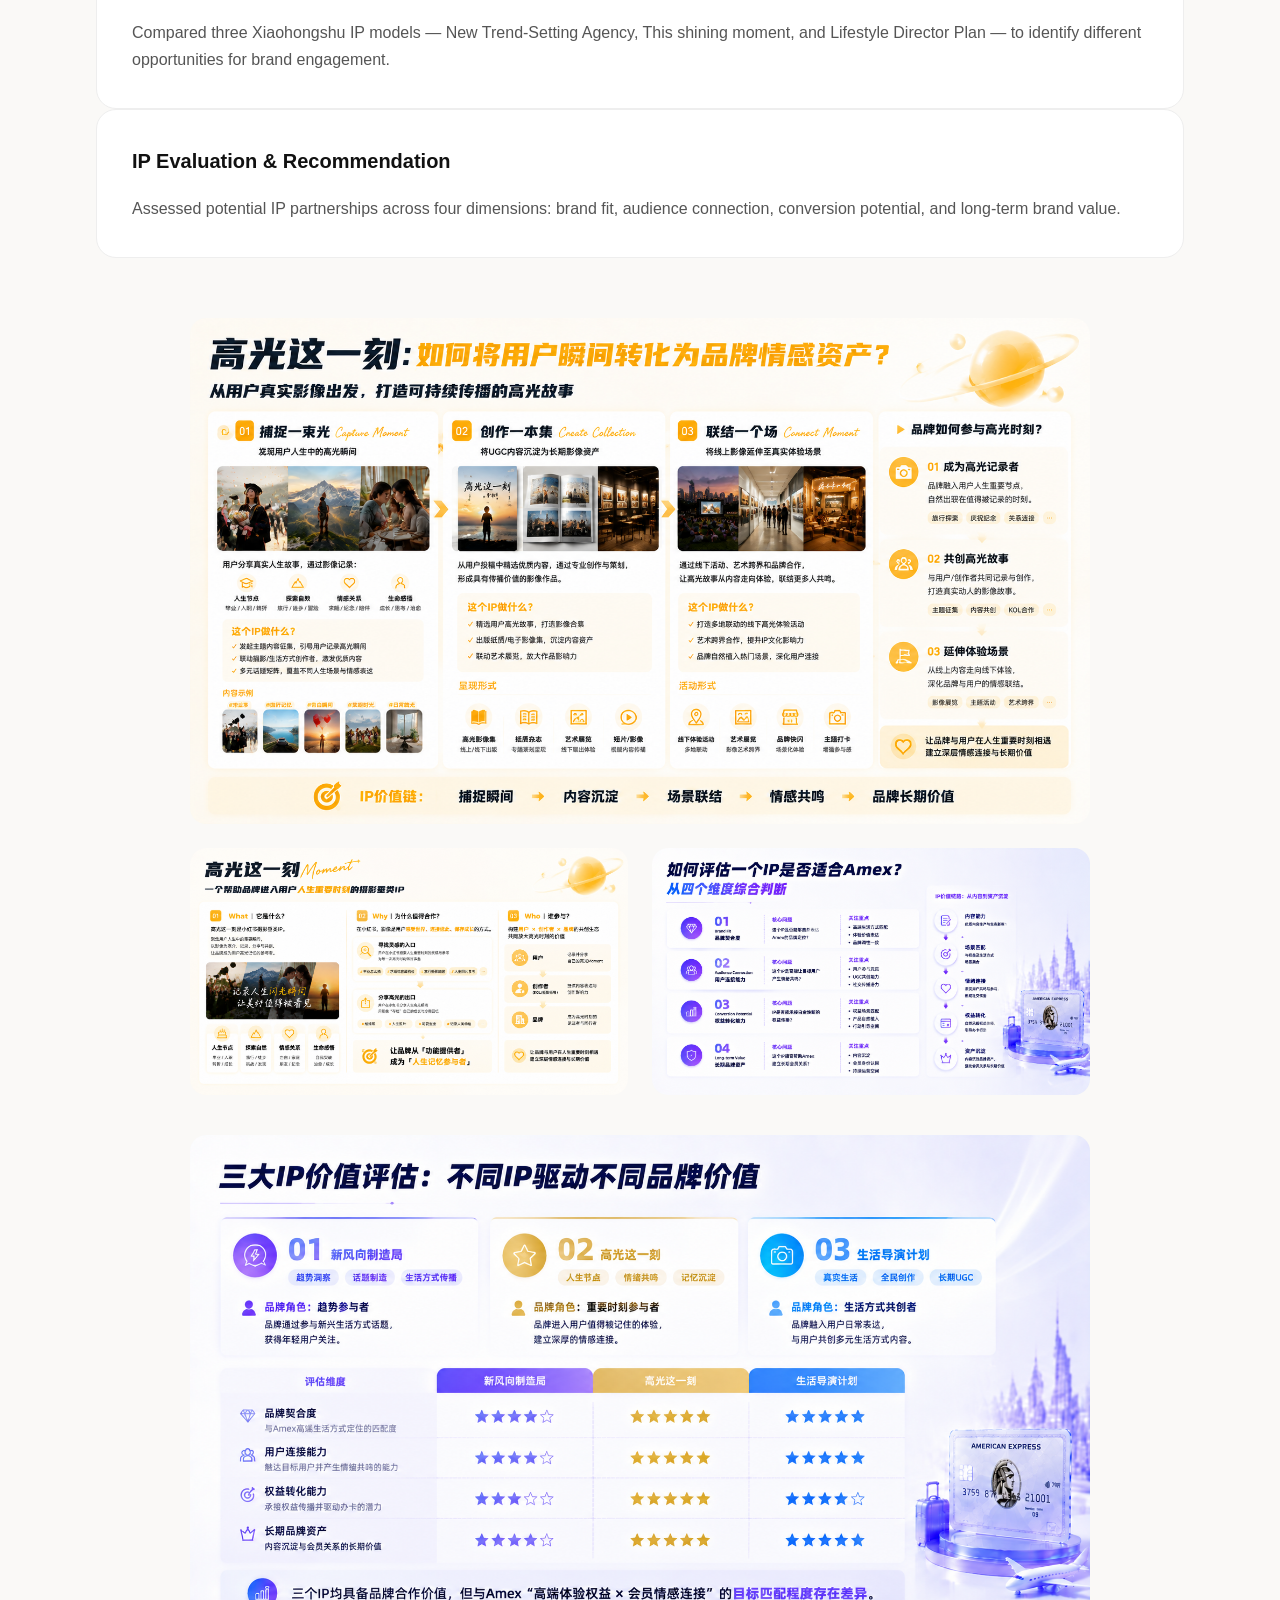
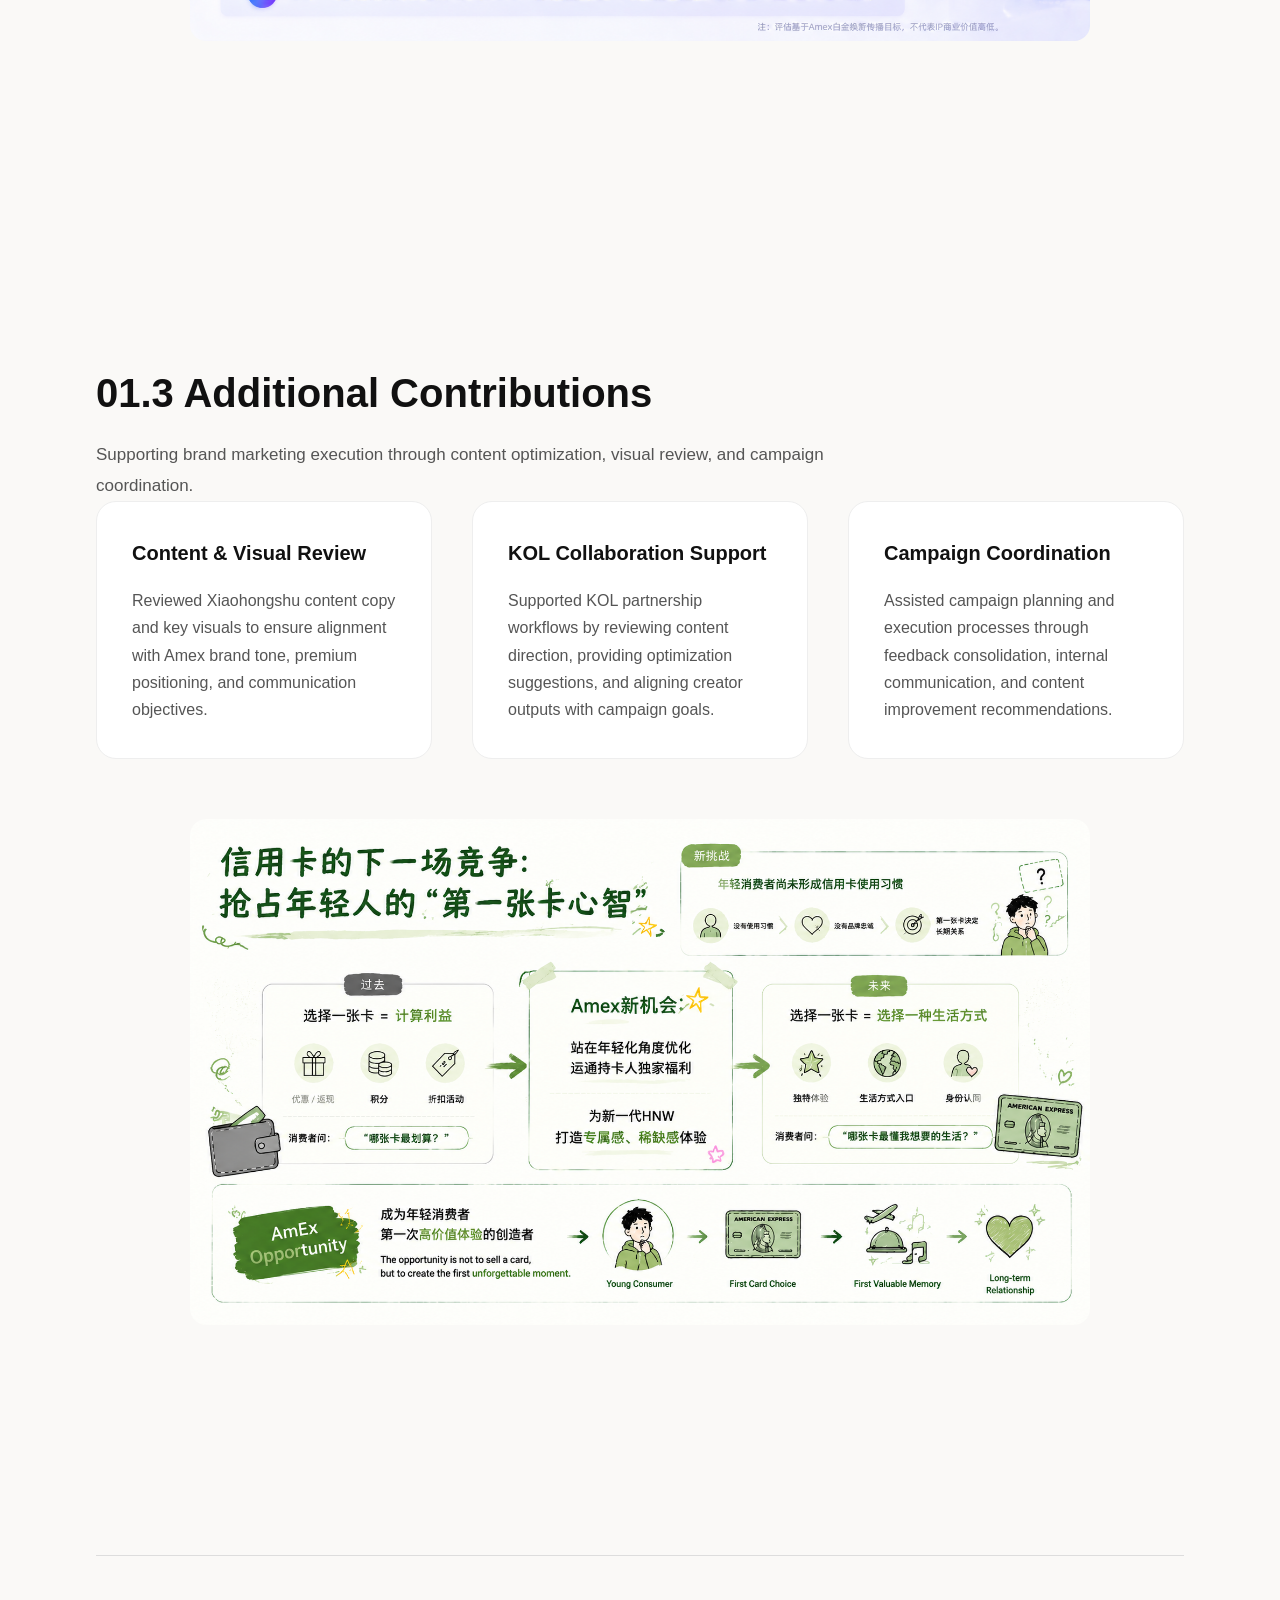
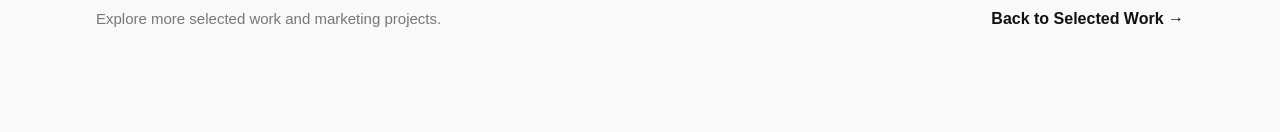
==== commit 7c883f70: "Add section for exploring selected work and projects" ====
--- a/amex.html
+++ b/amex.html
@@ -340,6 +340,18 @@
 </section>
 
 
+<section class="case-end">
+
+    <p>
+        Explore more selected work and marketing projects.
+    </p>
+
+    <a href="index.html#work">
+        Back to Selected Work →
+    </a>
+
+</section>
+
 
 </main>
 
--- a/style.css
+++ b/style.css
@@ -515,3 +515,649 @@
 .large-image {
     margin-top: 40px;
 }
+
+
+
+/* Vision Star image layout */
+
+.four-image-grid {
+    display: grid;
+    grid-template-columns: repeat(2, 1fr);
+    gap: 24px;
+    margin-top: 24px;
+}
+
+.four-image-grid img {
+    width: 100%;
+    aspect-ratio: 16 / 9;
+    object-fit: cover;
+    border-radius: 20px;
+    display: block;
+}
+
+.three-phone-grid {
+    display: grid;
+    grid-template-columns: repeat(3, 1fr);
+    gap: 24px;
+    margin-top: 24px;
+    align-items: start;
+}
+
+.three-phone-grid img {
+    width: 100%;
+    max-width: 260px;
+    margin: 0 auto;
+    display: block;
+    border-radius: 20px;
+}
+
+@media (max-width: 900px) {
+    .four-image-grid {
+        grid-template-columns: 1fr;
+    }
+
+    .three-phone-grid {
+        grid-template-columns: 1fr;
+    }
+}
+
+
+.performance-images {
+    display: grid;
+    grid-template-columns: repeat(3, 1fr);
+    gap: 24px;
+    margin-top: 40px;
+    align-items: start;
+}
+
+.performance-images img {
+    width: 100%;
+    height: auto;
+    aspect-ratio: 9 / 16;
+    object-fit: contain;
+    display: block;
+    border-radius: 12px;
+    background: #ffffff;
+}
+
+
+
+/* =========================================
+   lululemon Case Study Image Layout
+========================================= */
+
+
+/* 2 x 2 slide grid */
+
+.lululemon-two-grid {
+    display: grid;
+    grid-template-columns: repeat(2, 1fr);
+    gap: 24px;
+    margin-top: 24px;
+}
+
+
+.lululemon-two-grid img {
+    width: 100%;
+    height: auto;
+    aspect-ratio: 16 / 9;
+    object-fit: contain;
+    display: block;
+    border-radius: 18px;
+    background: #ffffff;
+}
+
+
+/* Full-width insight slide */
+
+.lululemon-wide-image {
+    margin-top: 24px;
+}
+
+
+.lululemon-wide-image img {
+    width: 100%;
+    height: auto;
+    display: block;
+    object-fit: contain;
+    border-radius: 18px;
+}
+
+
+/* Responsive */
+
+@media (max-width: 900px) {
+
+    .lululemon-two-grid {
+        grid-template-columns: 1fr;
+    }
+
+}
+
+
+
+/* lululemon hero image */
+
+.lululemon-hero-image {
+    flex: 1;
+    display: flex;
+    justify-content: flex-end;
+    align-items: center;
+    margin-left: 70px;
+}
+
+.lululemon-hero-image img {
+    width: 620px;
+    max-width: 100%;
+    height: auto;
+    object-fit: contain;
+    border-radius: 22px;
+    display: block;
+}
+
+
+
+/* =========================================================
+   04.3 AI-ASSISTED CREATIVE PORTFOLIO
+   ========================================================= */
+
+
+.creative-portfolio-section {
+    padding-top: 140px;
+}
+
+
+.creative-heading {
+    display: flex;
+    justify-content: space-between;
+    align-items: flex-end;
+    gap: 80px;
+    margin-bottom: 65px;
+}
+
+
+.creative-heading > div {
+    max-width: 760px;
+}
+
+
+.creative-statement {
+    font-size: 24px;
+    font-weight: 600;
+    line-height: 1.3;
+    letter-spacing: -0.5px;
+    text-align: right;
+    white-space: nowrap;
+}
+
+
+/* MASONRY GALLERY */
+
+
+.masonry-gallery {
+    column-count: 3;
+    column-gap: 22px;
+}
+
+
+.masonry-item {
+    position: relative;
+    break-inside: avoid;
+    margin-bottom: 22px;
+    overflow: hidden;
+    border-radius: 20px;
+    background: #f4f4f4;
+}
+
+
+.masonry-item img {
+    width: 100%;
+    height: auto;
+    display: block;
+    transition: transform 0.5s ease;
+}
+
+
+/* HOVER CAPTION */
+
+
+.masonry-overlay {
+    position: absolute;
+    inset: 0;
+    display: flex;
+    align-items: flex-end;
+    padding: 28px;
+
+    background:
+        linear-gradient(
+            to top,
+            rgba(0,0,0,0.82),
+            rgba(0,0,0,0.18) 48%,
+            rgba(0,0,0,0) 78%
+        );
+
+    opacity: 0;
+    transition: opacity 0.35s ease;
+}
+
+
+.masonry-overlay h3 {
+    color: #ffffff;
+    font-size: 21px;
+    line-height: 1.2;
+    margin: 0 0 6px;
+}
+
+
+.masonry-overlay p {
+    color: rgba(255,255,255,0.78);
+    font-size: 13px;
+    line-height: 1.45;
+    margin: 0;
+}
+
+
+.masonry-item:hover .masonry-overlay {
+    opacity: 1;
+}
+
+
+.masonry-item:hover img {
+    transform: scale(1.035);
+}
+
+
+/* TABLET */
+
+
+@media (max-width: 1000px) {
+
+    .masonry-gallery {
+        column-count: 2;
+    }
+
+}
+
+
+/* MOBILE */
+
+
+@media (max-width: 650px) {
+
+    .creative-heading {
+        display: block;
+    }
+
+    .creative-statement {
+        text-align: left;
+        margin-top: 28px;
+        white-space: normal;
+    }
+
+    .masonry-gallery {
+        column-count: 1;
+    }
+
+    /* 手机上没有 hover，因此直接显示 caption */
+
+    .masonry-overlay {
+        opacity: 1;
+    }
+
+}
+
+
+
+/* =========================
+   SOCIAL MEDIA & AI
+========================= */
+
+.social-case-section {
+  padding-top: 120px;
+}
+
+.section-kicker {
+  font-size: 14px;
+  font-weight: 600;
+  letter-spacing: 0.08em;
+  text-transform: uppercase;
+  color: #8a8a8a;
+  margin-bottom: 28px;
+}
+
+.social-project-block {
+  display: flex;
+  flex-direction: column;
+  gap: 44px;
+}
+
+.social-project-head {
+  display: grid;
+  grid-template-columns: 1.5fr 0.9fr;
+  gap: 40px;
+  align-items: start;
+}
+
+.social-project-head h2 {
+  font-size: 44px;
+  line-height: 1.08;
+  font-weight: 700;
+  margin: 0 0 16px;
+  letter-spacing: -0.02em;
+}
+
+.section-intro {
+  font-size: 17px;
+  line-height: 1.8;
+  color: #555;
+  margin: 0;
+  max-width: 760px;
+}
+
+.social-project-note {
+  font-size: 15px;
+  line-height: 1.8;
+  color: #666;
+  padding: 22px 24px;
+  border: 1px solid #e8e8e8;
+  border-radius: 18px;
+  background: #fafafa;
+}
+
+/* phone showcase */
+.social-phone-showcase {
+  display: grid;
+  grid-template-columns: 360px 1fr;
+  gap: 42px;
+  align-items: center;
+}
+
+.social-phone-card {
+  background: #f6f6f6;
+  border-radius: 28px;
+  padding: 24px;
+  display: flex;
+  flex-direction: column;
+  gap: 18px;
+  border: 1px solid #ececec;
+}
+
+.social-phone-card img {
+  width: 100%;
+  height: auto;
+  display: block;
+  border-radius: 22px;
+}
+
+.social-phone-copy h3,
+.social-phone-meta h3 {
+  font-size: 24px;
+  margin: 0 0 12px;
+  line-height: 1.2;
+}
+
+.social-phone-copy p,
+.social-phone-meta p {
+  font-size: 16px;
+  line-height: 1.8;
+  color: #555;
+  margin: 0;
+}
+
+/* 04.2 two-phone layout */
+.social-two-phone-grid {
+  display: grid;
+  grid-template-columns: repeat(2, minmax(0, 1fr));
+  gap: 28px;
+  align-items: start;
+}
+
+.social-phone-meta {
+  padding-top: 2px;
+}
+
+/* 04.1 slide stack */
+.social-slide-stack {
+  display: flex;
+  flex-direction: column;
+  gap: 28px;
+}
+
+.social-slide-card {
+  margin: 0;
+  padding: 22px;
+  background: #fafafa;
+  border: 1px solid #ececec;
+  border-radius: 22px;
+}
+
+.social-slide-card figcaption {
+  font-size: 13px;
+  font-weight: 600;
+  letter-spacing: 0.08em;
+  text-transform: uppercase;
+  color: #8b8b8b;
+  margin-bottom: 14px;
+}
+
+.social-slide-card img {
+  width: 100%;
+  max-width: 980px;   /* 限制图片最大宽度，避免太大 */
+  height: auto;
+  display: block;
+  margin: 0 auto;     /* 图片居中 */
+  border-radius: 14px;
+}
+
+/* =========================
+   04.3 masonry gallery
+========================= */
+
+.creative-portfolio-section {
+  margin-top: 120px;
+}
+
+.creative-heading {
+  display: grid;
+  grid-template-columns: 1.4fr 0.8fr;
+  gap: 40px;
+  align-items: end;
+  margin-bottom: 36px;
+}
+
+.creative-heading h2 {
+  font-size: 44px;
+  line-height: 1.08;
+  margin: 0 0 16px;
+  letter-spacing: -0.02em;
+}
+
+.creative-statement {
+  font-size: 18px;
+  line-height: 1.7;
+  color: #444;
+  text-align: right;
+  margin: 0;
+}
+
+.creative-masonry {
+  column-count: 3;
+  column-gap: 22px;
+}
+
+.creative-item {
+  break-inside: avoid;
+  margin-bottom: 22px;
+  position: relative;
+  border-radius: 18px;
+  overflow: hidden;
+  background: #f5f5f5;
+}
+
+.creative-item img {
+  width: 100%;
+  height: auto;
+  display: block;
+}
+
+.creative-caption {
+  position: absolute;
+  left: 0;
+  right: 0;
+  bottom: 0;
+  padding: 16px 18px;
+  background: linear-gradient(to top, rgba(0,0,0,0.72), rgba(0,0,0,0));
+  color: #fff;
+  opacity: 0;
+  transform: translateY(10px);
+  transition: all 0.25s ease;
+}
+
+.creative-item:hover .creative-caption {
+  opacity: 1;
+  transform: translateY(0);
+}
+
+.creative-caption h3 {
+  font-size: 16px;
+  line-height: 1.3;
+  margin: 0 0 6px;
+}
+
+.creative-caption p {
+  font-size: 13px;
+  line-height: 1.55;
+  margin: 0;
+  color: rgba(255,255,255,0.88);
+}
+
+/* responsive */
+@media (max-width: 1100px) {
+  .social-project-head,
+  .social-phone-showcase,
+  .social-two-phone-grid,
+  .creative-heading {
+    grid-template-columns: 1fr;
+  }
+
+  .creative-statement {
+    text-align: left;
+  }
+
+  .creative-masonry {
+    column-count: 2;
+  }
+}
+
+@media (max-width: 700px) {
+  .social-project-head h2,
+  .creative-heading h2 {
+    font-size: 32px;
+  }
+
+  .social-phone-showcase {
+    gap: 28px;
+  }
+
+  .social-slide-card {
+    padding: 16px;
+  }
+
+  .creative-masonry {
+    column-count: 1;
+  }
+}
+
+
+
+/* Make 04.2 account screenshots smaller */
+
+.creator-phone img {
+    max-width: 220px;
+}
+
+.creator-project {
+    padding: 42px;
+}
+
+.creator-phone {
+    margin-bottom: 32px;
+}
+
+
+
+.social-two-phone-grid .social-phone-card {
+    align-items: center;
+}
+
+.social-two-phone-grid .social-phone-card img {
+    max-width: 220px;
+}
+
+
+
+/* AI Cocktail Lab account screenshot */
+
+.social-phone-showcase .social-phone-card {
+    padding: 18px;
+    max-width: 300px;
+}
+
+.social-phone-showcase .social-phone-card img {
+    width: 100%;
+    height: auto;
+    max-height: 520px;
+    object-fit: contain;
+    display: block;
+    border-radius: 20px;
+}
+
+
+
+/* =========================================
+   Shared Case Study Footer
+========================================= */
+
+.case-end {
+    max-width: 1140px;
+    margin: 130px auto 0;
+    padding-top: 50px;
+    border-top: 1px solid #ddd;
+
+    display: flex;
+    justify-content: space-between;
+    align-items: center;
+    gap: 40px;
+}
+
+.case-end p {
+    margin: 0;
+    color: #777;
+    font-size: 15px;
+    line-height: 1.6;
+}
+
+.case-end a {
+    color: #111;
+    text-decoration: none;
+    font-weight: 600;
+    white-space: nowrap;
+}
+
+.case-end a:hover {
+    opacity: 0.6;
+}
+
+@media (max-width: 700px) {
+
+    .case-end {
+        display: block;
+        margin-top: 90px;
+    }
+
+    .case-end a {
+        display: inline-block;
+        margin-top: 20px;
+    }
+
+}
